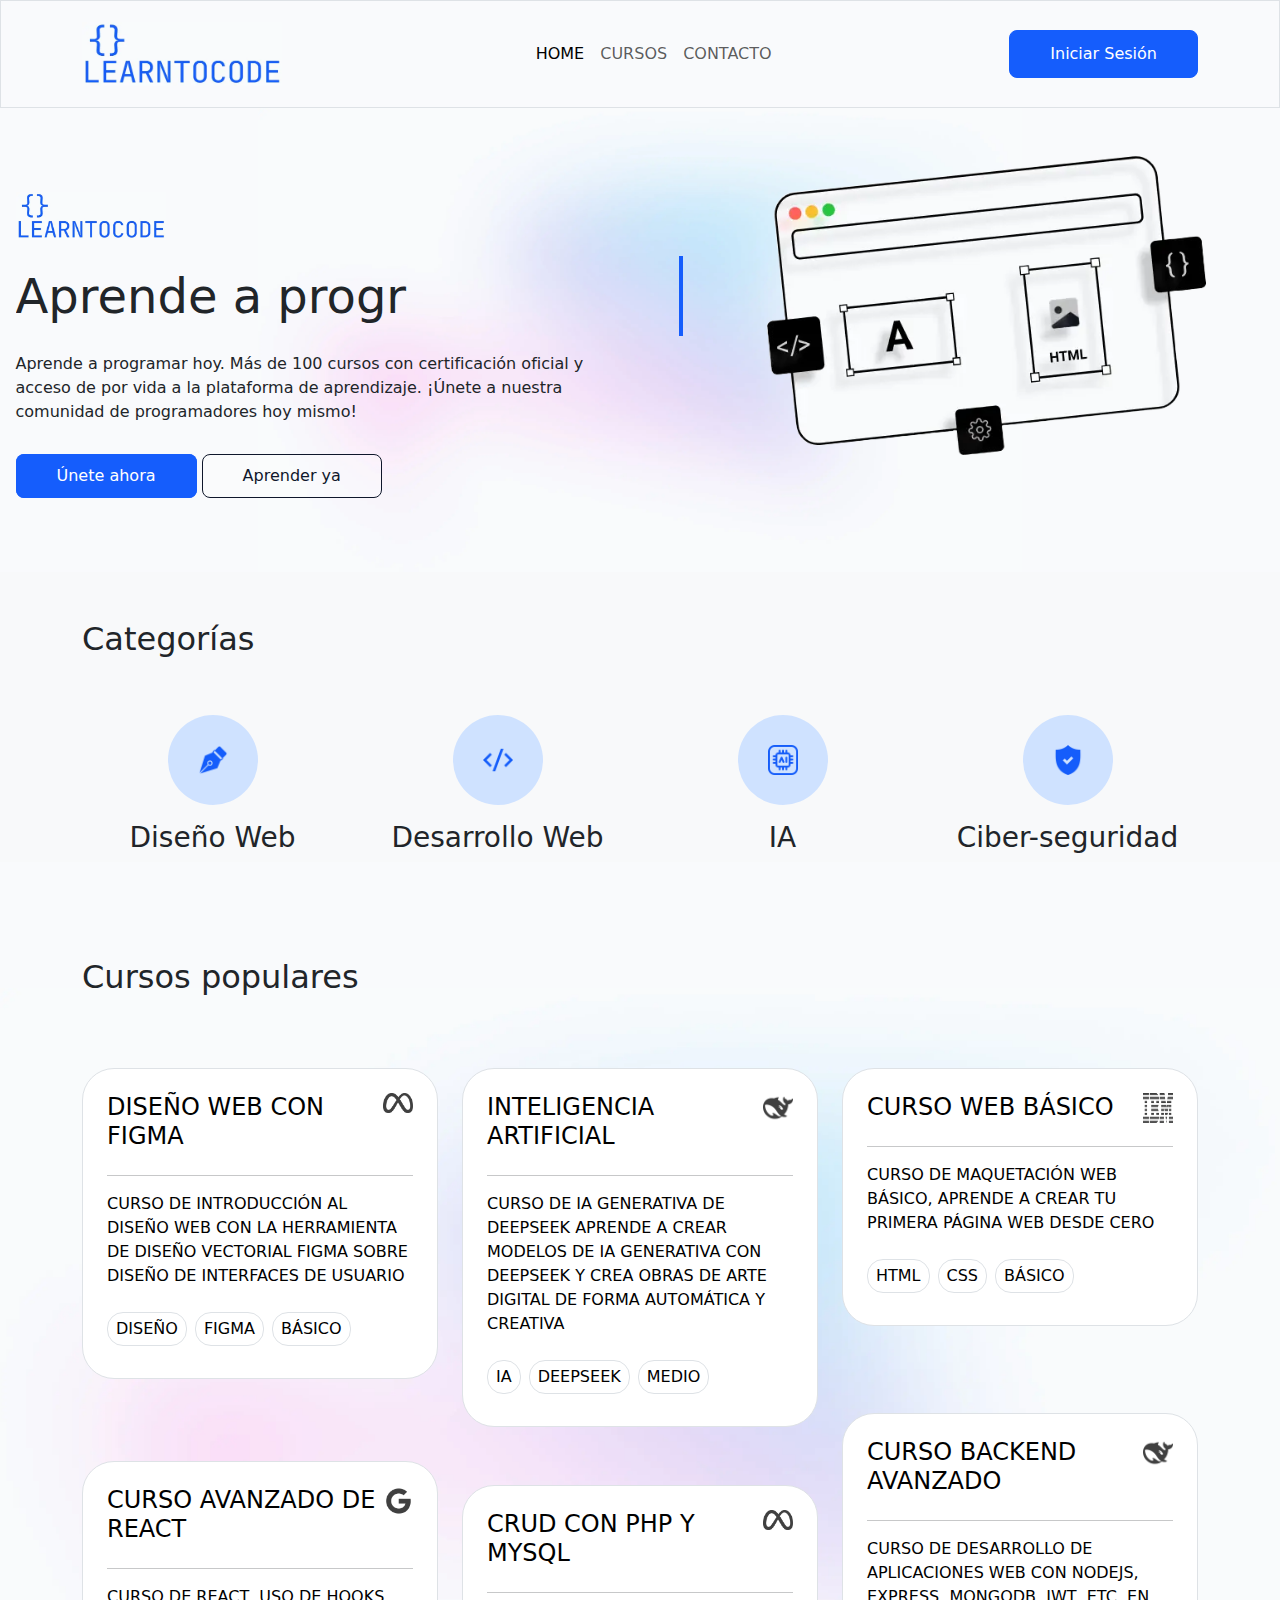
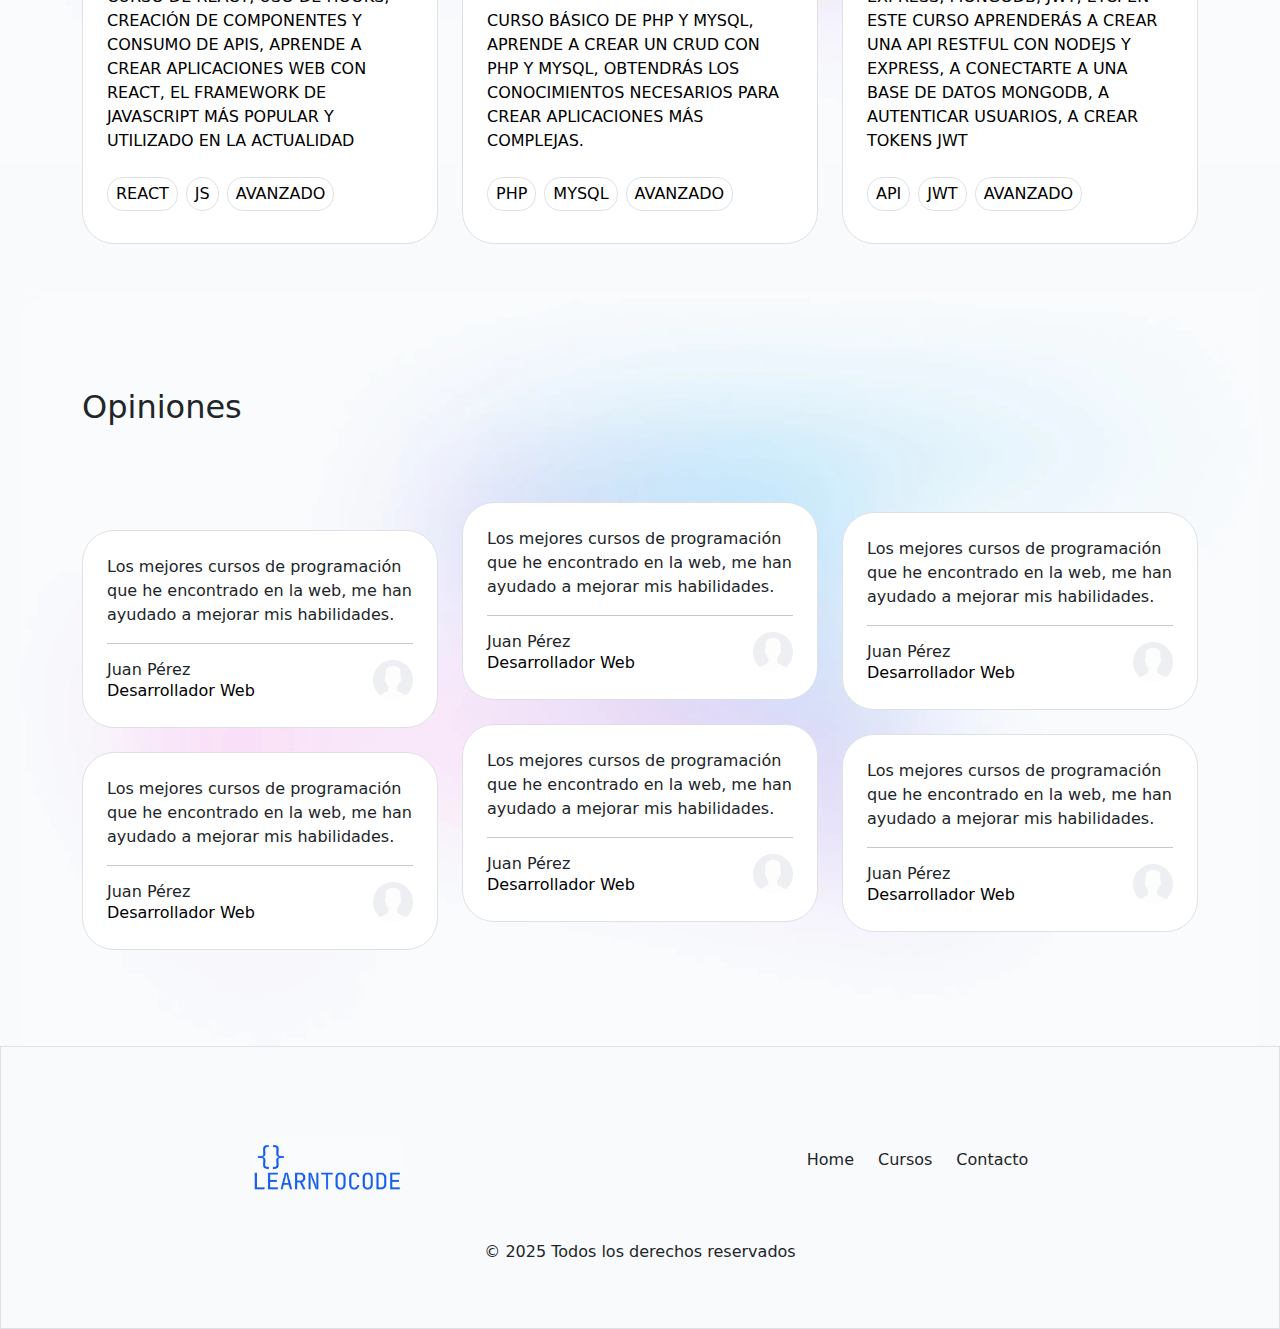
==== index.html @ fb77722e "add border to header and fix links" ====
<!DOCTYPE html>
<html lang="es">

<head>
    <meta charset="UTF-8">
    <meta name="viewport" content="width=device-width, initial-scale=1.0">
    <meta name="description" content="Aprende a programar hoy. Más de 100 cursos con certificación oficial.">
    <title>Learn to Code</title>
    <link rel="stylesheet" href="./web/styles/styles.css">
    <link href="https://cdn.jsdelivr.net/npm/bootstrap@5.3.3/dist/css/bootstrap.min.css" rel="stylesheet"
        integrity="sha384-QWTKZyjpPEjISv5WaRU9OFeRpok6YctnYmDr5pNlyT2bRjXh0JMhjY6hW+ALEwIH" crossorigin="anonymous">
</head>

<body>
    <header class="main-header sticky-top border border-1 border-bottom">
        <nav class="navbar navbar-expand-lg py-3">
            <div class="container">
                <a class="navbar-brand" href="index.html">
                    <img src="./web/img/LEARNTOCODE-2.webp" alt="Learn to Code Logo" width="200" class="logo">
                </a>
                <button class="navbar-toggler" 
                        type="button" 
                        data-bs-toggle="collapse" 
                        data-bs-target="#navbarNav"
                        aria-controls="navbarNav" 
                        aria-expanded="false" 
                        aria-label="Menú de navegación">
                    <span class="navbar-toggler-icon"></span>
                </button>
                <div class="collapse navbar-collapse justify-content-between " id="navbarNav">
                    <ul class="navbar-nav mx-auto  py-3">
                        <li class="nav-item">
                            <a class="nav-link active fw-light" href="#">HOME</a>
                        </li>
                        <li class="nav-item">
                            <a class="nav-link fw-light" href="./web/html/course_list.html">CURSOS</a>
                        </li>
                        <li class="nav-item">
                            <a class="nav-link fw-light" href="./web/html/contact.html">CONTACTO</a>
                        </li>
                    </ul>
                    <button class="btn-primary fw-light">Iniciar Sesión</button>
                </div>
            </div>
        </nav>
    </header>

    <main>
        <section class="hero d-flex flex-row justify-content-around align-items-center" id="home">
            <div class="col-6 w-auto d-flex flex-column gap-3">
                <img src="./web/img/LEARNTOCODE-2.webp" width="150" alt="">
                <h1 class="fw-bold display-4 m-0 p-0">
                    <div class="typing-container p-0 m-0"><span id="typed-text" class="fw-medium p-0 m-0"></span><span class="cursor m-0 p-0"></span></div>
                </h1>
                <p class="fw-light mb-4">Aprende a programar hoy. Más de 100 cursos con certificación oficial
                    y acceso de por vida a la plataforma de aprendizaje. ¡Únete a nuestra comunidad de programadores
                    hoy mismo!
                </p>
                <div class="hero-buttons">
                    <a href="./web/html/course_list.html" class="text-decoration-none btn-primary fw-light">Únete ahora</a>
                    <a href="#courses" class="text-decoration-none btn-secondary fw-light">Aprender ya</a>
                </div>
            </div>
            <div class="col-6 w-auto">
                <img src="./web/img/imagen_hero.webp" width="550" alt="imagen hero aprende a programar hoy">


            </div>
        </section>

        <section class="categories  bg-light">
            <div class="container">
                <h2 class="py-5 fw-medium">Categorías</h2>
                <div class="categories-grid row g-4">
                    <div class="category-card col-md-3 text-center">
                        <div class="category-icon bg-primary-subtle rounded-circle d-flex align-items-center justify-content-center mx-auto mb-3"
                            style="width: 90px; height: 90px;">
                            <img src="./web/img/diseño.webp" width="30" alt="Diseño Web">
                        </div>
                        <h3 class="fw-light">Diseño Web</h3>
                    </div>
                    <div class="category-card col-md-3 text-center">
                        <div class="category-icon bg-primary-subtle rounded-circle d-flex align-items-center justify-content-center mx-auto mb-3"
                            style="width: 90px; height: 90px;">
                            <img src="./web/img/desarrollo.webp" width="30" alt="Desarrollo Web">
                        </div>
                        <h3 class="fw-light">Desarrollo Web</h3>
                    </div>
                    <div class="category-card col-md-3 text-center">
                        <div class="category-icon bg-primary-subtle rounded-circle d-flex align-items-center justify-content-center mx-auto mb-3"
                            style="width: 90px; height: 90px;">
                            <img src="./web/img/ia.webp" width="30" alt="Inteligencia Artificial">
                        </div>
                        <h3 class="fw-light">IA</h3>
                    </div>
                    <div class="category-card col-md-3 text-center">
                        <div class="category-icon bg-primary-subtle rounded-circle d-flex align-items-center justify-content-center mx-auto mb-3"
                            style="width: 90px; height: 90px;">
                            <img src="./web/img/seguridad.webp" width="30" alt="Ciber seguridad">
                        </div>
                        <h3 class="fw-light">Ciber-seguridad</h3>
                    </div>
                </div>
            </div>
        </section>


        <section class="courses py-5" id="courses">
            <div class="container d-flex flex-column gap-3">
                    <h2 class="py-5 fw-medium">Cursos populares</h2>
                <div class="row d-flex align-items-start gap-0 justify-content-center">
                    <article class="col-md-4 d-flex flex-column align-items-stretch gap-4">
                        <div class="review border border-1 border-black-50 bg-white rounded-5 p-4">
                            <div class="d-flex flex-row justify-content-between">
                                <h3 class="fw-medium h4">
                                    <a href="./web/html/course.html" class="text-decoration-none text-black">DISEÑO WEB CON FIGMA</a>
                                </h3>
                                <img src="./web/img/meta.webp" style="filter: invert(0.75);" width="30" height="20" alt="">
                            </div>
                            <hr>
                            <div class="d-flex flex-row justify-content-between">
                                <div class="d-flex flex-column text-black fw-light">
                                    <p>CURSO DE INTRODUCCIÓN AL DISEÑO WEB CON LA HERRAMIENTA DE DISEÑO
                                        VECTORIAL FIGMA SOBRE DISEÑO DE INTERFACES DE USUARIO
                                    </p>
                                    <div class="d-flex justify-content-start gap-2 my-2">
                                        <span
                                            class="fw-lighter px-2 py-1 border border-1 border-black-50 rounded-4 bg-opacity-100 text-black">DISEÑO</span>
                                        <span
                                            class="fw-lighter px-2 py-1 border border-1 border-black-50 rounded-4 bg-opacity-100 text-black">FIGMA</span>
                                        <span
                                            class="fw-lighter px-2 py-1 border border-1 border-black-50 rounded-4 bg-opacity-100 text-black">BÁSICO</span>
                                    </div>
                                </div>
                            </div>
                        </div>
                    </article>
                    <article class="col-md-4 d-flex flex-column align-items-stretch gap-4">
                        <div class="review border border-1 border-black-50 bg-white rounded-5 p-4">
                            <div class="d-flex flex-row justify-content-between">
                                <h3 class="fw-medium h4">
                                    <a href="#"
                                        class="text-decoration-none text-black">INTELIGENCIA ARTIFICIAL</a></h3>
                                <img src="./web/img/deepseek.webp" style="filter: invert(0.75);" width="30" height="30"
                                    alt="">
                            </div>
                            <hr>
                            <div class="d-flex flex-row justify-content-between">
                                <div class="d-flex flex-column text-black fw-light">
                                    <p>CURSO DE IA GENERATIVA DE DEEPSEEK
                                        APRENDE A CREAR MODELOS DE IA GENERATIVA CON DEEPSEEK
                                        Y CREA OBRAS DE ARTE DIGITAL DE FORMA AUTOMÁTICA Y CREATIVA

                                    </p>
                                    <div class="d-flex justify-content-start gap-2 my-2">
                                        <span
                                            class="fw-lighter px-2 py-1 border border-1 border-black-50 rounded-4 bg-opacity-100 text-black">IA</span>
                                        <span
                                            class="fw-lighter px-2 py-1 border border-1 border-black-50 rounded-4 bg-opacity-100 text-black">DEEPSEEK</span>
                                        <span
                                            class="fw-lighter px-2 py-1 border border-1 border-black-50 rounded-4 bg-opacity-100 text-black">MEDIO</span>
                                    </div>
                                </div>
                            </div>
                        </div>
                    </article>
                    <article class="col-md-4 d-flex flex-column align-items-stretch gap-4">
                        <div class="review border border-1 border-black-50 bg-white rounded-5 p-4">
                            <div class="d-flex flex-row justify-content-between">
                                <h3 class="fw-medium h4">
                                    <a href="#"
                                        class="text-decoration-none text-black">CURSO WEB BÁSICO</a></h3>
                                <img src="./web/img/ibm.webp" style="filter: invert(0.75);" width="30" height="30" alt="">
                            </div>
                            <hr>
                            <div class="d-flex flex-row justify-content-between">
                                <div class="d-flex flex-column text-black fw-light">
                                    <p>CURSO DE MAQUETACIÓN WEB BÁSICO, APRENDE A CREAR TU PRIMERA PÁGINA WEB DESDE
                                        CERO
                                    </p>
                                    <div class="d-flex justify-content-start gap-2 my-2">
                                        <span
                                            class="fw-lighter px-2 py-1 border border-1 border-black-50 rounded-4 bg-opacity-100 text-black">HTML</span>
                                        <span
                                            class="fw-lighter px-2 py-1 border border-1 border-black-50 rounded-4 bg-opacity-100 text-black">CSS</span>
                                        <span
                                            class="fw-lighter px-2 py-1 border border-1 border-black-50 rounded-4 bg-opacity-100 text-black">BÁSICO</span>
                                    </div>
                                </div>
                            </div>
                        </div>
                    </article>
                </div>

                <div class="row d-flex align-items-end gap-0 justify-content-center" style="margin-top: -30px;">
                    <article class="col-md-4 d-flex flex-column align-items-stretch gap-4">
                        <div class="review border border-1 border-black-50 bg-white rounded-5 p-4">
                            <div class="d-flex flex-row justify-content-between">
                                <h3 class="fw-medium h4">
                                    <a href="#"
                                        class="text-decoration-none text-black">CURSO AVANZADO DE REACT</a></h3>
                                <img src="./web/img/google.webp" style="filter: invert(0.75);" width="30" height="30"
                                    alt="">
                            </div>
                            <hr>
                            <div class="d-flex flex-row justify-content-between">
                                <div class="d-flex flex-column text-black fw-light">
                                    <p>CURSO DE REACT, USO DE HOOKS, CREACIÓN DE COMPONENTES Y
                                        CONSUMO DE APIS, APRENDE A CREAR APLICACIONES WEB CON REACT, EL FRAMEWORK DE
                                        JAVASCRIPT MÁS POPULAR
                                        Y UTILIZADO EN LA ACTUALIDAD
                                    </p>
                                    <div class="d-flex justify-content-start gap-2 my-2">
                                        <span
                                            class="fw-lighter px-2 py-1 border border-1 border-black-50 rounded-4 bg-opacity-100 text-black">REACT</span>
                                        <span
                                            class="fw-lighter px-2 py-1 border border-1 border-black-50 rounded-4 bg-opacity-100 text-black">JS</span>
                                        <span
                                            class="fw-lighter px-2 py-1 border border-1 border-black-50 rounded-4 bg-opacity-100 text-black">AVANZADO</span>
                                    </div>
                                </div>
                            </div>
                        </div>
                    </article>
                    <article class="col-md-4 d-flex flex-column align-items-stretch gap-4">
                        <div class="review border border-1 border-black-50 bg-white rounded-5 p-4">
                            <div class="d-flex flex-row justify-content-between">
                                <h3 class="fw-medium h4">
                                    <a href="#"
                                        class="text-decoration-none text-black">CRUD CON PHP Y MYSQL</a></h3>
                                <img src="./web/img/meta.webp" style="filter: invert(0.75);" width="30" height="20" alt="">
                            </div>
                            <hr>
                            <div class="d-flex flex-row justify-content-between">
                                <div class="d-flex flex-column text-black fw-light">
                                    <p>CURSO BÁSICO DE PHP Y MYSQL, APRENDE A CREAR UN CRUD CON PHP Y MYSQL,
                                        OBTENDRÁS LOS CONOCIMIENTOS NECESARIOS PARA CREAR APLICACIONES MÁS COMPLEJAS.
                                    </p>
                                    <div class="d-flex justify-content-start gap-2 my-2">
                                        <span
                                            class="fw-lighter px-2 py-1 border border-1 border-black-50 rounded-4 bg-opacity-100 text-black">PHP</span>
                                        <span
                                            class="fw-lighter px-2 py-1 border border-1 border-black-50 rounded-4 bg-opacity-100 text-black">MYSQL</span>
                                        <span
                                            class="fw-lighter px-2 py-1 border border-1 border-black-50 rounded-4 bg-opacity-100 text-black">AVANZADO</span>
                                    </div>
                                </div>
                            </div>
                        </div>
                    </article>
                    <article class="col-md-4 d-flex flex-column align-items-stretch gap-4">
                        <div class="review border border-1 border-black-50 bg-white rounded-5 p-4">
                            <div class="d-flex flex-row justify-content-between">
                                <h3 class="fw-medium h4">
                                    <a href="#"
                                        class="text-decoration-none text-black">CURSO BACKEND AVANZADO</a></h3>
                                <img src="./web/img/deepseek.webp" style="filter: invert(0.75);" width="30" height="30"
                                    alt="">
                            </div>
                            <hr>
                            <div class="d-flex flex-row justify-content-between">
                                <div class="d-flex flex-column text-black fw-light">
                                    <p>CURSO DE DESARROLLO DE APLICACIONES WEB CON NODEJS, EXPRESS, MONGODB, JWT, ETC.
                                        EN ESTE CURSO APRENDERÁS A CREAR UNA API RESTFUL CON NODEJS Y EXPRESS, A
                                        CONECTARTE A UNA BASE DE DATOS MONGODB, A AUTENTICAR USUARIOS, A CREAR TOKENS
                                        JWT
                                    </p>
                                    <div class="d-flex justify-content-start gap-2 my-2">
                                        <span
                                            class="fw-lighter px-2 py-1 border border-1 border-black-50 rounded-4 bg-opacity-100 text-black">API</span>
                                        <span
                                            class="fw-lighter px-2 py-1 border border-1 border-black-50 rounded-4 bg-opacity-100 text-black">JWT</span>
                                        <span
                                            class="fw-lighter px-2 py-1 border border-1 border-black-50 rounded-4 bg-opacity-100 text-black">AVANZADO</span>
                                    </div>
                                </div>
                            </div>
                        </div>
                    </article>
                </div>

            </div>

        </section>

        <section class="reviews w-100 py-5">
            <div class="container">
                <h2 class="py-5 fw-medium">Opiniones</h2>

                <div class="row d-flex justify-content-center h-auto mb-5">

                    <div class="col-md-4 fw-light d-flex flex-column align-items-end gap-4 mt-5" style="margin-top: -20px;">
                        <div class="review border border-1 border-black-50 bg-white rounded-5 p-4">
                            <p>Los mejores cursos de programación que he encontrado en la web, me han ayudado a mejorar
                                mis habilidades.</p>
                            <hr>
                            <div class="d-flex flex-row justify-content-between">
                                <div class="d-flex flex-column">
                                    <h3 class="h6 mb-0">Juan Pérez</h3>
                                    <span class="text-black">Desarrollador Web</span>
                                </div>
                                <img src="./web/img/usuario.webp" alt="icono usuario" width="40" height="40" style="opacity: 0.1;">
                            </div>
                        </div>

                        <div class="review border border-1 border-black-50 bg-white rounded-5 p-4" style="margin-right: -20p;">
                            <p>Los mejores cursos de programación que he encontrado en la web, me han ayudado a mejorar
                                mis habilidades.</p>
                            <hr>
                            <div class="d-flex flex-row justify-content-between">
                                <div class="d-flex flex-column">
                                    <h3 class="h6 mb-0">Juan Pérez</h3>
                                    <span class="text-black">Desarrollador Web</span>
                                </div>
                                <img src="./web/img/usuario.webp" alt="icono usuario" width="40" height="40" style="opacity: 0.1;">
                            </div>
                        </div>
                        
                    </div>

                    <div class="col-md-4 fw-light d-flex flex-column align-items-end gap-4" style="margin-top: 20px;">
                        <div class="review border border-1 border-black-50 bg-white rounded-5 p-4">
                            <p>Los mejores cursos de programación que he encontrado en la web, me han ayudado a mejorar
                                mis habilidades.</p>
                            <hr>
                            <div class="d-flex flex-row justify-content-between">
                                <div class="d-flex flex-column">
                                    <h3 class="h6 mb-0">Juan Pérez</h3>
                                    <span class="text-black">Desarrollador Web</span>
                                </div>
                                <img src="./web/img/usuario.webp" alt="icono usuario" width="40" height="40" style="opacity: 0.1;">
                            </div>
                        </div>

                        <div class="review border border-1 border-black-50 bg-white rounded-5 p-4">
                            <p>Los mejores cursos de programación que he encontrado en la web, me han ayudado a mejorar
                                mis habilidades.</p>
                            <hr>
                            <div class="d-flex flex-row justify-content-between">
                                <div class="d-flex flex-column">
                                    <h3 class="h6 mb-0">Juan Pérez</h3>
                                    <span class="text-black">Desarrollador Web</span>
                                </div>
                                <img src="./web/img/usuario.webp" alt="icono usuario" width="40" height="40" style="opacity: 0.1;">
                            </div>
                        </div>
                        
                    </div>

                    <div class="col-md-4 fw-light d-flex flex-column align-items-end gap-4" style="margin-top: 30px;">
                        <div class="review border border-1 border-black-50 bg-white rounded-5 p-4">
                            <p>Los mejores cursos de programación que he encontrado en la web, me han ayudado a mejorar
                                mis habilidades.</p>
                            <hr>
                            <div class="d-flex flex-row justify-content-between">
                                <div class="d-flex flex-column">
                                    <h3 class="h6 mb-0">Juan Pérez</h3>
                                    <span class="text-black">Desarrollador Web</span>
                                </div>
                                <img src="./web/img/usuario.webp" alt="icono usuario" width="40" height="40" style="opacity: 0.1;">
                            </div>
                        </div>

                        <div class="review border border-1 border-black-50 bg-white rounded-5 p-4">
                            <p>Los mejores cursos de programación que he encontrado en la web, me han ayudado a mejorar
                                mis habilidades.</p>
                            <hr>
                            <div class="d-flex flex-row justify-content-between">
                                <div class="d-flex flex-column">
                                    <h3 class="h6 mb-0">Juan Pérez</h3>
                                    <span class="text-black">Desarrollador Web</span>
                                </div>
                                <img src="./web/img/usuario.webp" alt="icono usuario" width="40" height="40" style="opacity: 0.1;">
                            </div>
                        </div>
                    </div>


                </div>

            </div>
        </section>


    </main>

    <footer class="text-dark fw-light py-5 text-center border border-top border-1">
        <div class="footer-content d-flex flex-row justify-content-around align-items-center p-5">
            <img src="./web/img/LEARNTOCODE-2.webp" alt="Learn to Code Logo" class="footer-logo">
            <nav class="main-nav">
                <ul class="d-flex gap-4 list-unstyled">
                    <li><a href="#" class="text-dark text-decoration-none">Home</a></li>
                    <li><a href="./web/html/course_list.html" class="text-dark text-decoration-none">Cursos</a></li>
                    <li><a href="./web/html/contact.html" class="text-dark text-decoration-none">Contacto</a></li>
                </ul>
            </nav>
        </div>
        <p>© 2025 Todos los derechos reservados</p>
    </footer>

    <script>
        document.addEventListener("DOMContentLoaded", function () {
            const text = "Aprende a programar hoy";
            let index = 0;
            const speed = 50;

            function typeWriter() {
                if (index < text.length) {
                    document.getElementById("typed-text").innerHTML += text.charAt(index);
                    index++;
                    setTimeout(typeWriter, speed);
                }
            }
            typeWriter();
        });
    </script>

    <script src="https://cdn.jsdelivr.net/npm/bootstrap@5.3.3/dist/js/bootstrap.bundle.min.js" 
    integrity="sha384-YvpcrYf0tY3lHB60NNkmXc5s9fDVZLESaAA55NDzOxhy9GkcIdslK1eN7N6jIeHz" 
    crossorigin="anonymous"></script>
    <script src="./web/scripts/app.js"></script>
</body>
</body>

</html>
---- web/styles/styles.css ----
@import url('https://fonts.googleapis.com/css2?family=Montserrat:ital,wght@0,100..900;1,100..900&display=swap');


/* Estilos globales */

:root {
    --color-primary: #155dfc;
    --color-dark: #0f172b;
    --color-text: #8d8d8d;
    --color-fondo: #F9FAFC;
}
* {
    margin: 0;
    padding: 0;
    box-sizing: border-box;
}

body {
    background-color: var(--color-fondo);
    font-family: "Montserrat", serif;    
    line-height: 1.5;
    width: 100%;
    margin: 0 auto;
 }

header {
    background-color: var(--color-fondo);

}

.highlight {
    color: var(--color-primary);
}

.course-tag {
    padding: 0.25rem 0.5rem;
    border-radius: 0.25rem;
}

.category-icon:hover {
    box-shadow: 10px -10px 0px var(--color-primary);
    transition: 1s;
}

.footer-logo {
    width: 150px;
}


 .hero,
.courses,
.reviews {
    background-color: #F9FAFC;
    background-image: url('../img/background.webp');
    background-size: contain;
    background-repeat: no-repeat;
    background-position: center;
    height: auto;
    width: 100%;
}

.course {
    background: #F9FAFC;
}

.pago {
    padding: 50px;
}

.bg-oscuro {
    background-color: var(--color-dark);
}

.courses {
    height: auto;
}

.hero h1,
.hero p {
    max-width: 60ch;
}

 
 
.hero-content,
.courses,
footer {
    background-color: var(--color-fondo);
}

.bg-azul {
    background-color: var(--color-primary);
}

/*ESTILOS BOTONES*/
.btn-light {
    background-color: var(--color-fondo);
    color: var(--color-dark);
    padding: 0.5rem 1rem;
    border-radius: 0.5rem;
    cursor: pointer;
    transition: background-color 0.3s;
    border: 1px solid var(--color-fondo);
    padding: 0.7em 2.5rem;
}

.btn-light:hover {
    background-color: var(--color-dark);
    color: var(--color-fondo);
    cursor: pointer;
    transition: background-color 0.3s;
    border: 1px solid var(--color-fondo);
}

.btn-primary {
    background-color: var(--color-primary);
    color: white;
    padding: 0.5rem 1rem;
    border-radius: 0.5rem;
    cursor: pointer;
    transition: background-color 0.3s;
    border: 1px solid var(--color-primary);
    padding: 0.7em 2.5rem;
    text-decoration: none;
    width: auto;
}

.btn-primary:hover {
    background-color: var(--color-fondo);
    color: var(--color-primary);
    cursor: pointer;
    transition: background-color 0.3s;
    border: 1px solid var(--color-primary);
}

.btn-secondary {
    color: var(--color-dark);
    padding: 0.5rem 1rem;
    border-radius: 0.5rem;
    cursor: pointer;
    transition: background-color 0.3s;
    border: 1px solid var(--color-dark);
    background-color: rgba(255, 255, 255, 0.242);
    padding: 0.7em 2.5rem;

}

.btn-secondary-bg {
    color: var(--color-fondo);
    padding: 0.5rem 1rem;
    border-radius: 0.5rem;
    cursor: pointer;
    transition: background-color 0.3s;
    border: 1px solid var(--color-dark);
    background-color: var(--color-dark);
    padding: 0.7em 2.5rem;
}

.btn-secondary-bg:hover {
    color: var(--color-dark);
    border: 1px solid var(--color-dark);
    background-color: rgba(255, 255, 255, 0.242);
}

.btn-secondary:hover {
    color: var(--color-fondo);
    cursor: pointer;
    transition: background-color 0.3s;
    border: 1px solid var(--color-dark);
    background-color: var(--color-dark);
}


.typing-container {
    font-size: 3rem;
    white-space: nowrap;
    overflow: hidden;
    border-right: 0.1em solid var(--color-primary);
    width: 20ch;
    line-height: 80px;
    animation: typing 2s steps(24), blink-caret 0.75s step-end infinite;
}

.cursor {
    display: inline-block;
    animation: blink-caret 0.75s step-end infinite;
}
@keyframes typing {
    from {
        width: 0;
    }
    to {
        width: 20ch;
    }
}
@keyframes blink-caret {
    from,
    to {
        border-color: transparent;
    }
    50% {
        border-color: var(--color-primary);
    }
}


.review:hover {
    box-shadow: 10px 10px 25px #CAE2FA, -10px -10px 25px #FAE4F9;

}

.courses .card {
    transition: transform 0.3s;
    border-radius: 30px;
}
.courses .card:hover {
    transform: scale(1.05);
}
.courses .card-img-top {
    object-fit: cover;
    height: 200px;
}

.bg-cover {
    background-size: cover;
    background-position: center;
    color: white;
}



 
.nav-link:hover,
.nav-link.active {
    color: var(--bs-primary);
}

.video {
    box-shadow: 0px 0px 0px 5px #e0e0e0;

}

#queryBar{
    input,select{
        border-right:none;
        background-image: none;
    }
    .input-group-text{
        border-left:none;
        background-color:#ffffff;
    }
    input,input::placeholder,select,.input-group-text,a{
        border-color:#A7B6CE;
        color:#8E97A5;
    }
} 

.boton-precio{
    width:105px;
}
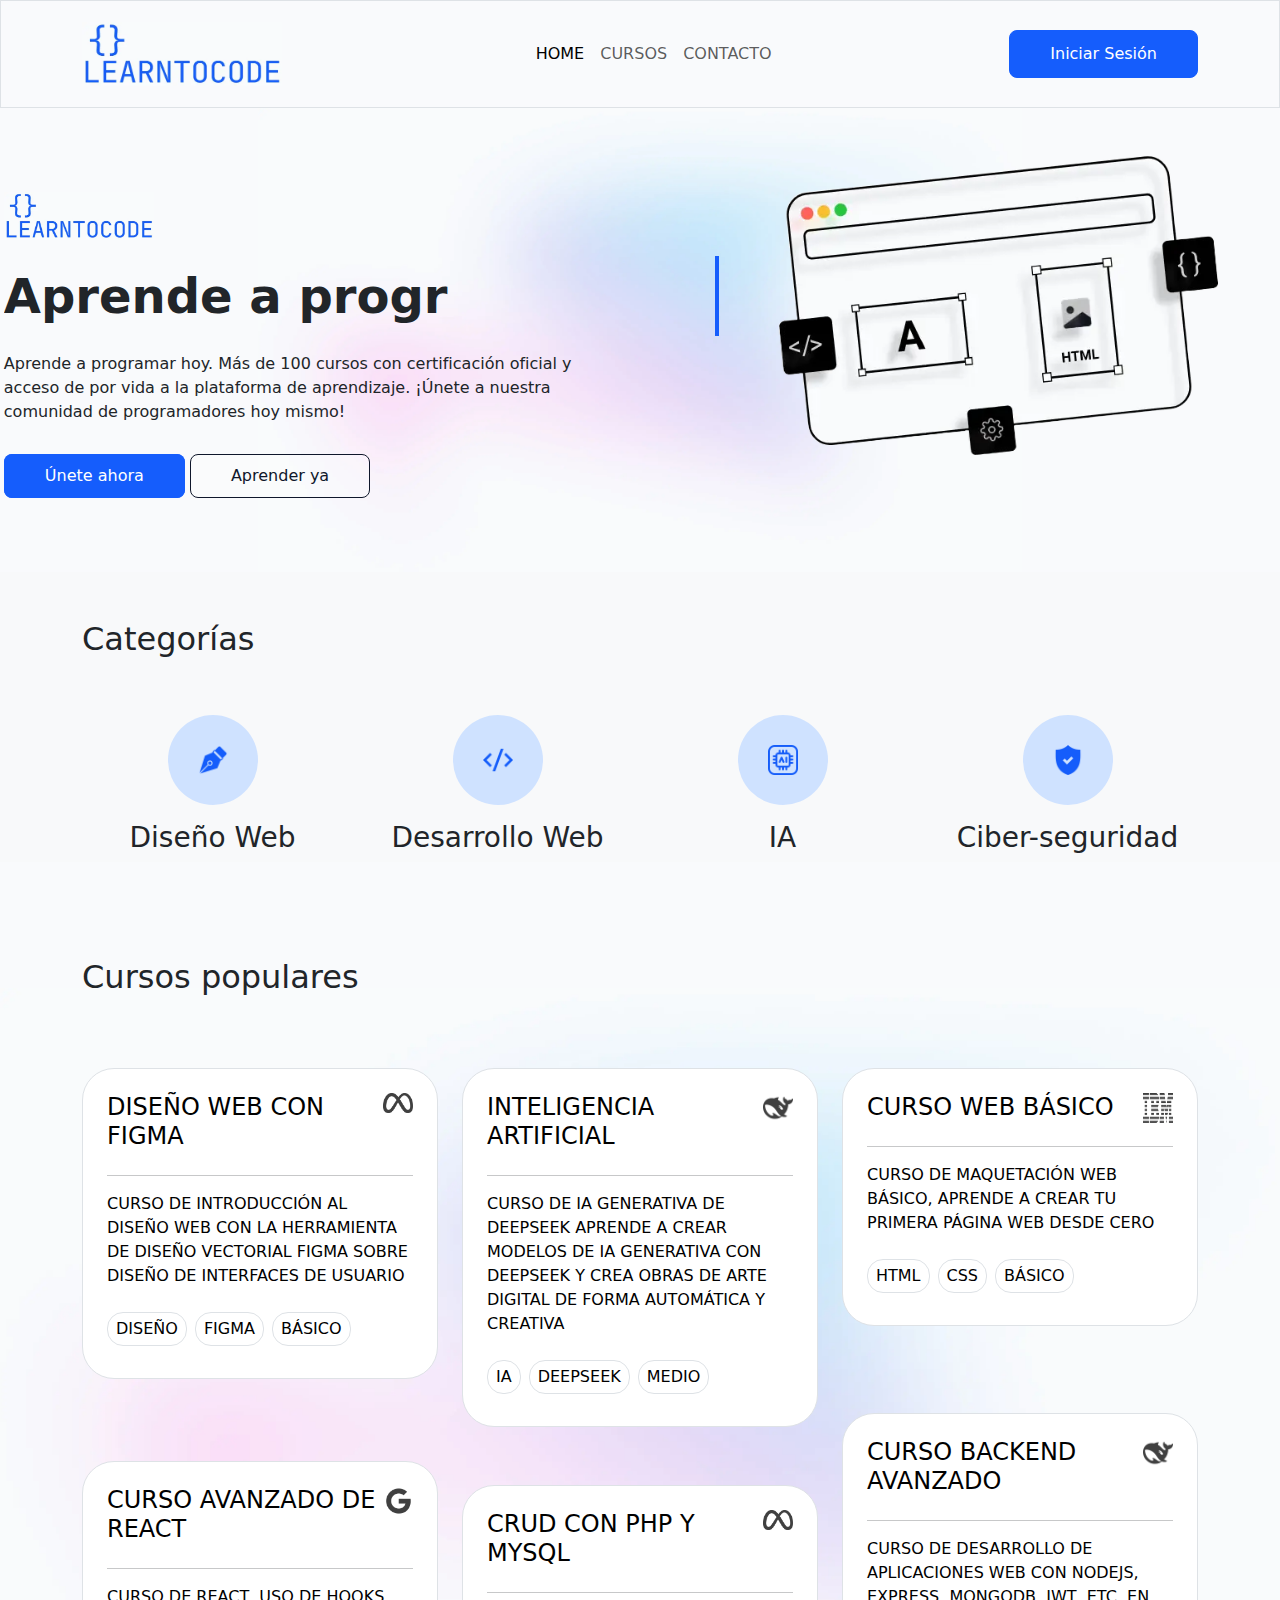
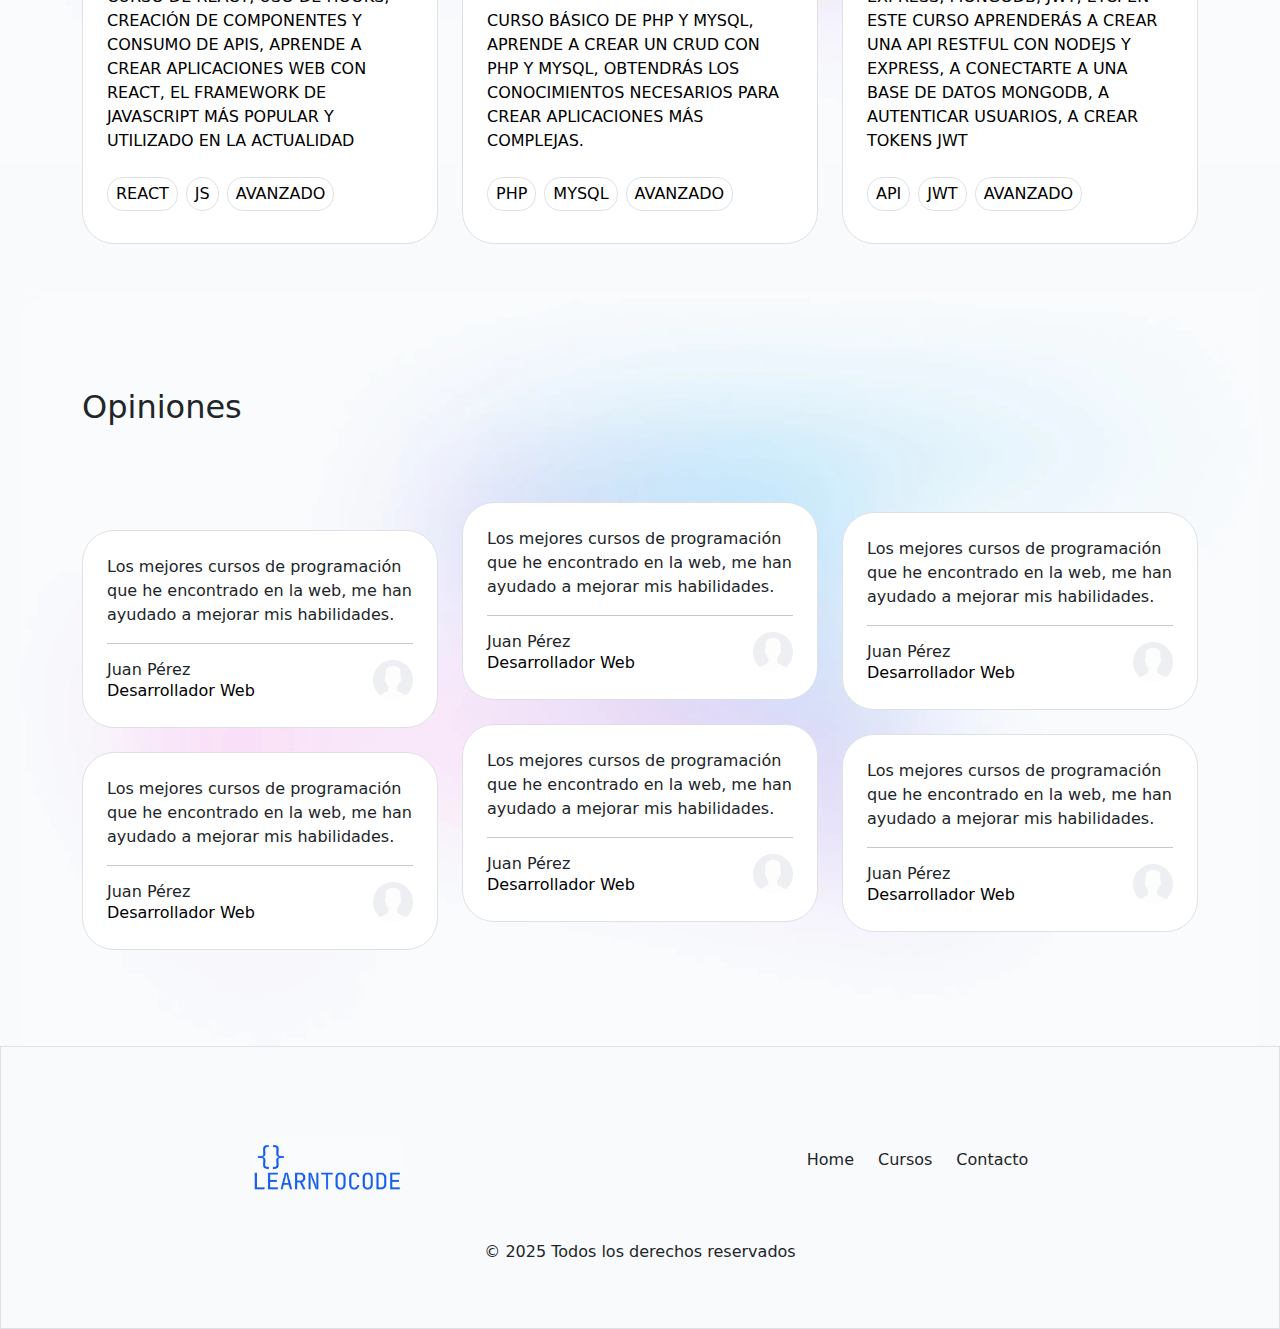
==== commit 335f19f7: "update fonts weights" ====
--- a/index.html
+++ b/index.html
@@ -50,7 +50,7 @@
             <div class="col-6 w-auto d-flex flex-column gap-3">
                 <img src="./web/img/LEARNTOCODE-2.webp" width="150" alt="">
                 <h1 class="fw-bold display-4 m-0 p-0">
-                    <div class="typing-container p-0 m-0"><span id="typed-text" class="fw-medium p-0 m-0"></span><span class="cursor m-0 p-0"></span></div>
+                    <div class="typing-container p-0 m-0"><span id="typed-text" class="fw-bold p-0 m-0"></span><span class="cursor m-0 p-0"></span></div>
                 </h1>
                 <p class="fw-light mb-4">Aprende a programar hoy. Más de 100 cursos con certificación oficial
                     y acceso de por vida a la plataforma de aprendizaje. ¡Únete a nuestra comunidad de programadores
--- a/web/styles/styles.css
+++ b/web/styles/styles.css
@@ -46,7 +46,7 @@
     width: 150px;
 }
 
-
+ 
  .hero,
 .courses,
 .reviews {
@@ -176,7 +176,7 @@
     white-space: nowrap;
     overflow: hidden;
     border-right: 0.1em solid var(--color-primary);
-    width: 20ch;
+    width: 21.4ch;
     line-height: 80px;
     animation: typing 2s steps(24), blink-caret 0.75s step-end infinite;
 }
@@ -190,7 +190,7 @@
         width: 0;
     }
     to {
-        width: 20ch;
+        width: 21.4ch;
     }
 }
 @keyframes blink-caret {
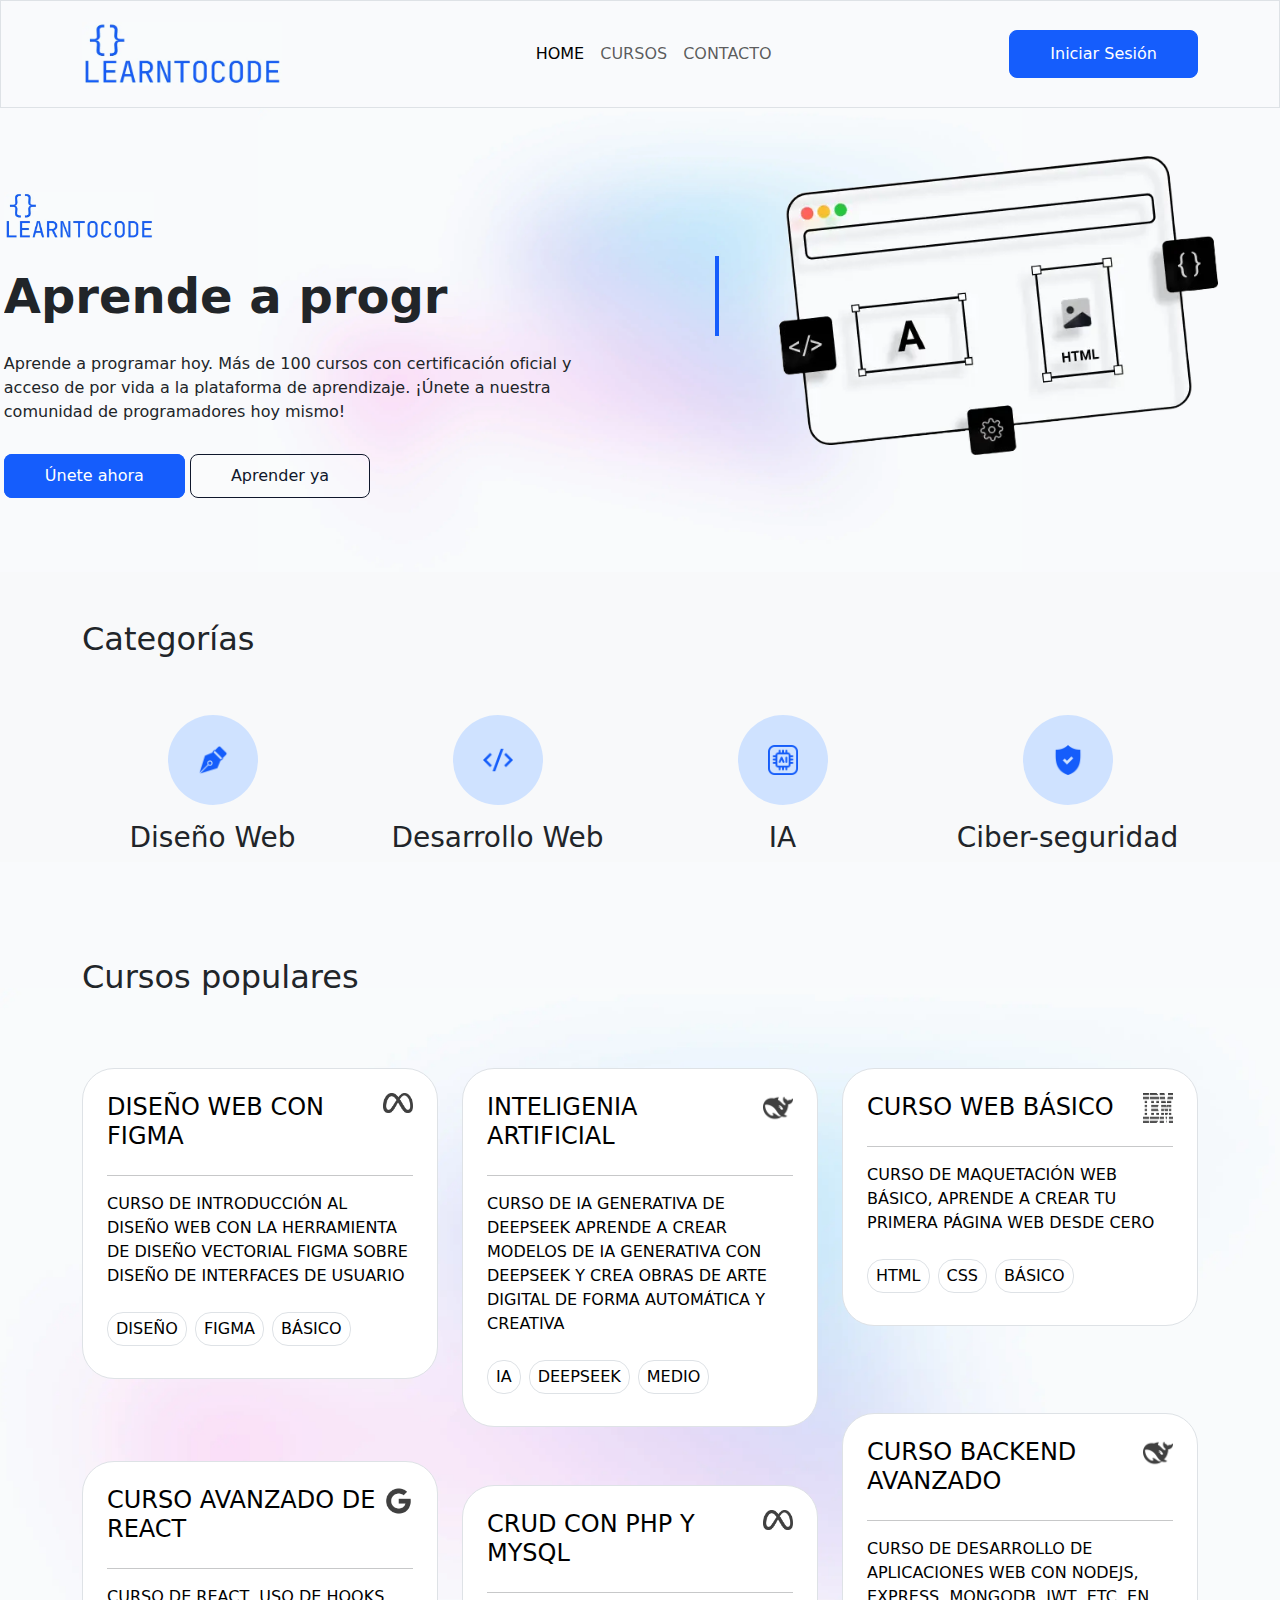
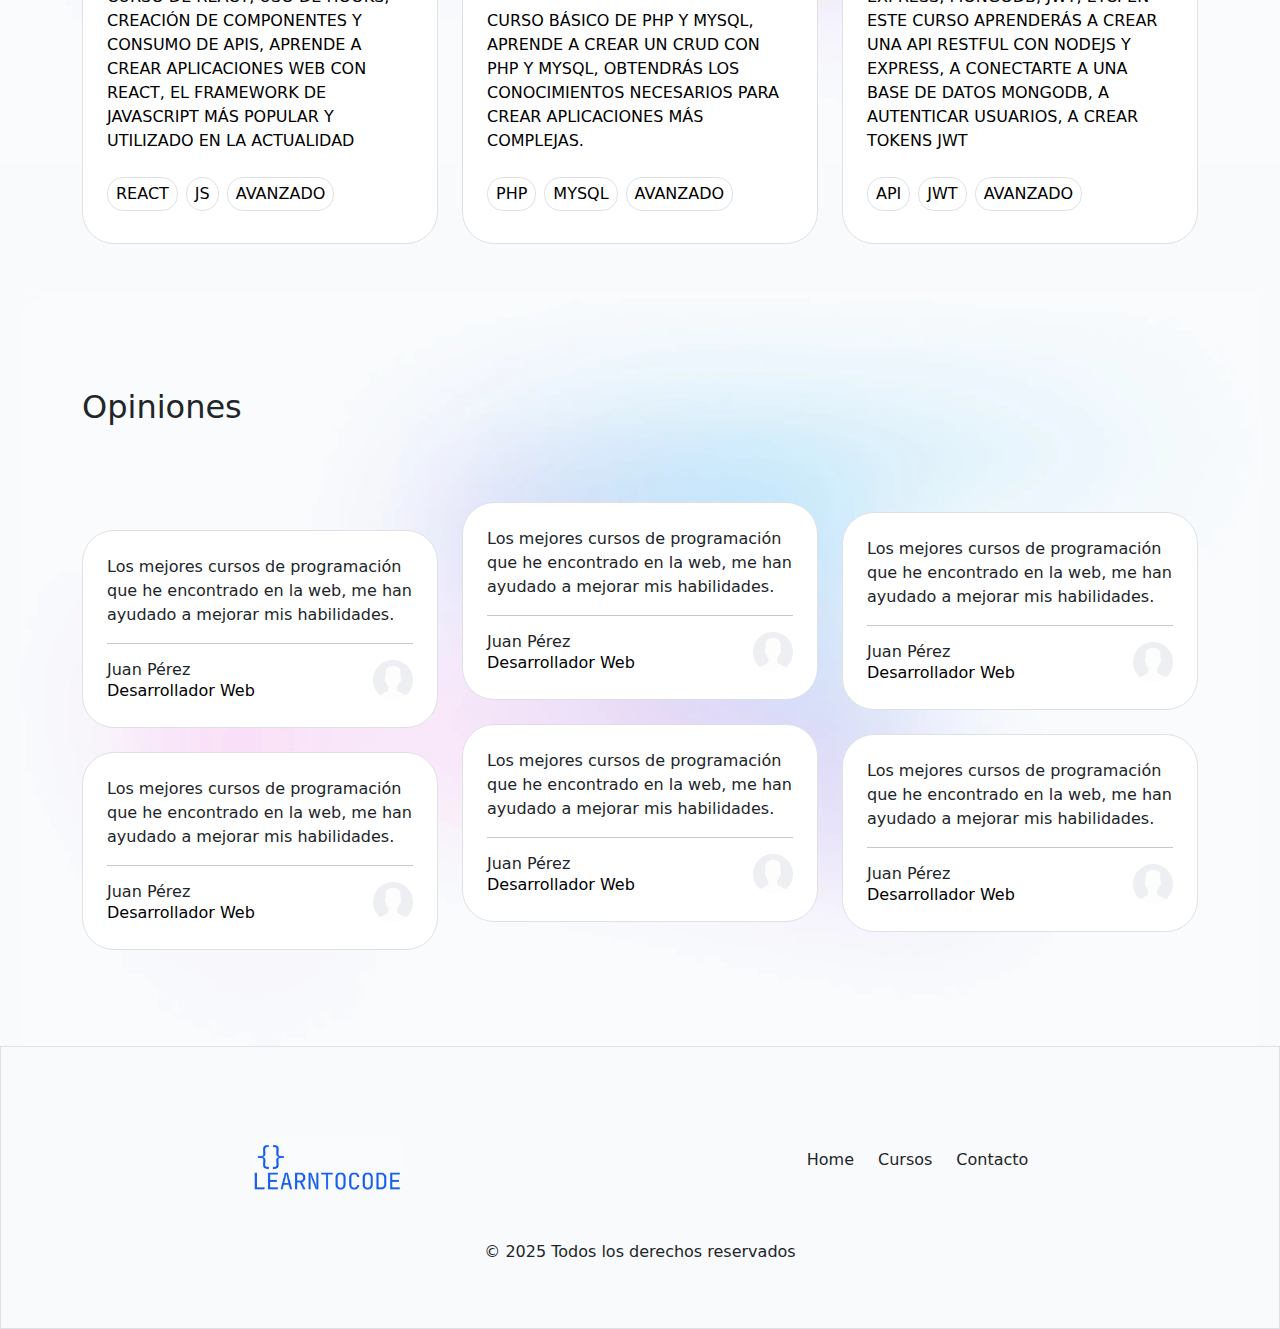
==== commit a52c5342: "udpate courses url" ====
--- a/index.html
+++ b/index.html
@@ -139,8 +139,8 @@
                         <div class="review border border-1 border-black-50 bg-white rounded-5 p-4">
                             <div class="d-flex flex-row justify-content-between">
                                 <h3 class="fw-medium h4">
-                                    <a href="#"
-                                        class="text-decoration-none text-black">INTELIGENCIA ARTIFICIAL</a></h3>
+                                    <a href="./web/html/course.html" class="text-decoration-none text-black">INTELIGENIA ARTIFICIAL</a>
+                                </h3>
                                 <img src="./web/img/deepseek.webp" style="filter: invert(0.75);" width="30" height="30"
                                     alt="">
                             </div>
@@ -168,8 +168,8 @@
                         <div class="review border border-1 border-black-50 bg-white rounded-5 p-4">
                             <div class="d-flex flex-row justify-content-between">
                                 <h3 class="fw-medium h4">
-                                    <a href="#"
-                                        class="text-decoration-none text-black">CURSO WEB BÁSICO</a></h3>
+                                    <a href="./web/html/course.html" class="text-decoration-none text-black">CURSO WEB BÁSICO</a>
+                                </h3>
                                 <img src="./web/img/ibm.webp" style="filter: invert(0.75);" width="30" height="30" alt="">
                             </div>
                             <hr>
@@ -197,8 +197,8 @@
                         <div class="review border border-1 border-black-50 bg-white rounded-5 p-4">
                             <div class="d-flex flex-row justify-content-between">
                                 <h3 class="fw-medium h4">
-                                    <a href="#"
-                                        class="text-decoration-none text-black">CURSO AVANZADO DE REACT</a></h3>
+                                    <a href="./web/html/course.html" class="text-decoration-none text-black">CURSO AVANZADO DE REACT</a>
+                                </h3>
                                 <img src="./web/img/google.webp" style="filter: invert(0.75);" width="30" height="30"
                                     alt="">
                             </div>
@@ -226,8 +226,8 @@
                         <div class="review border border-1 border-black-50 bg-white rounded-5 p-4">
                             <div class="d-flex flex-row justify-content-between">
                                 <h3 class="fw-medium h4">
-                                    <a href="#"
-                                        class="text-decoration-none text-black">CRUD CON PHP Y MYSQL</a></h3>
+                                    <a href="./web/html/course.html" class="text-decoration-none text-black">CRUD CON PHP Y MYSQL</a>
+                                </h3>
                                 <img src="./web/img/meta.webp" style="filter: invert(0.75);" width="30" height="20" alt="">
                             </div>
                             <hr>
@@ -252,8 +252,8 @@
                         <div class="review border border-1 border-black-50 bg-white rounded-5 p-4">
                             <div class="d-flex flex-row justify-content-between">
                                 <h3 class="fw-medium h4">
-                                    <a href="#"
-                                        class="text-decoration-none text-black">CURSO BACKEND AVANZADO</a></h3>
+                                    <a href="./web/html/course.html" class="text-decoration-none text-black">CURSO BACKEND AVANZADO</a>
+                                </h3>
                                 <img src="./web/img/deepseek.webp" style="filter: invert(0.75);" width="30" height="30"
                                     alt="">
                             </div>
--- a/web/styles/styles.css
+++ b/web/styles/styles.css
@@ -46,8 +46,7 @@
     width: 150px;
 }
 
- 
- .hero,
+.hero,
 .courses,
 .reviews {
     background-color: #F9FAFC;
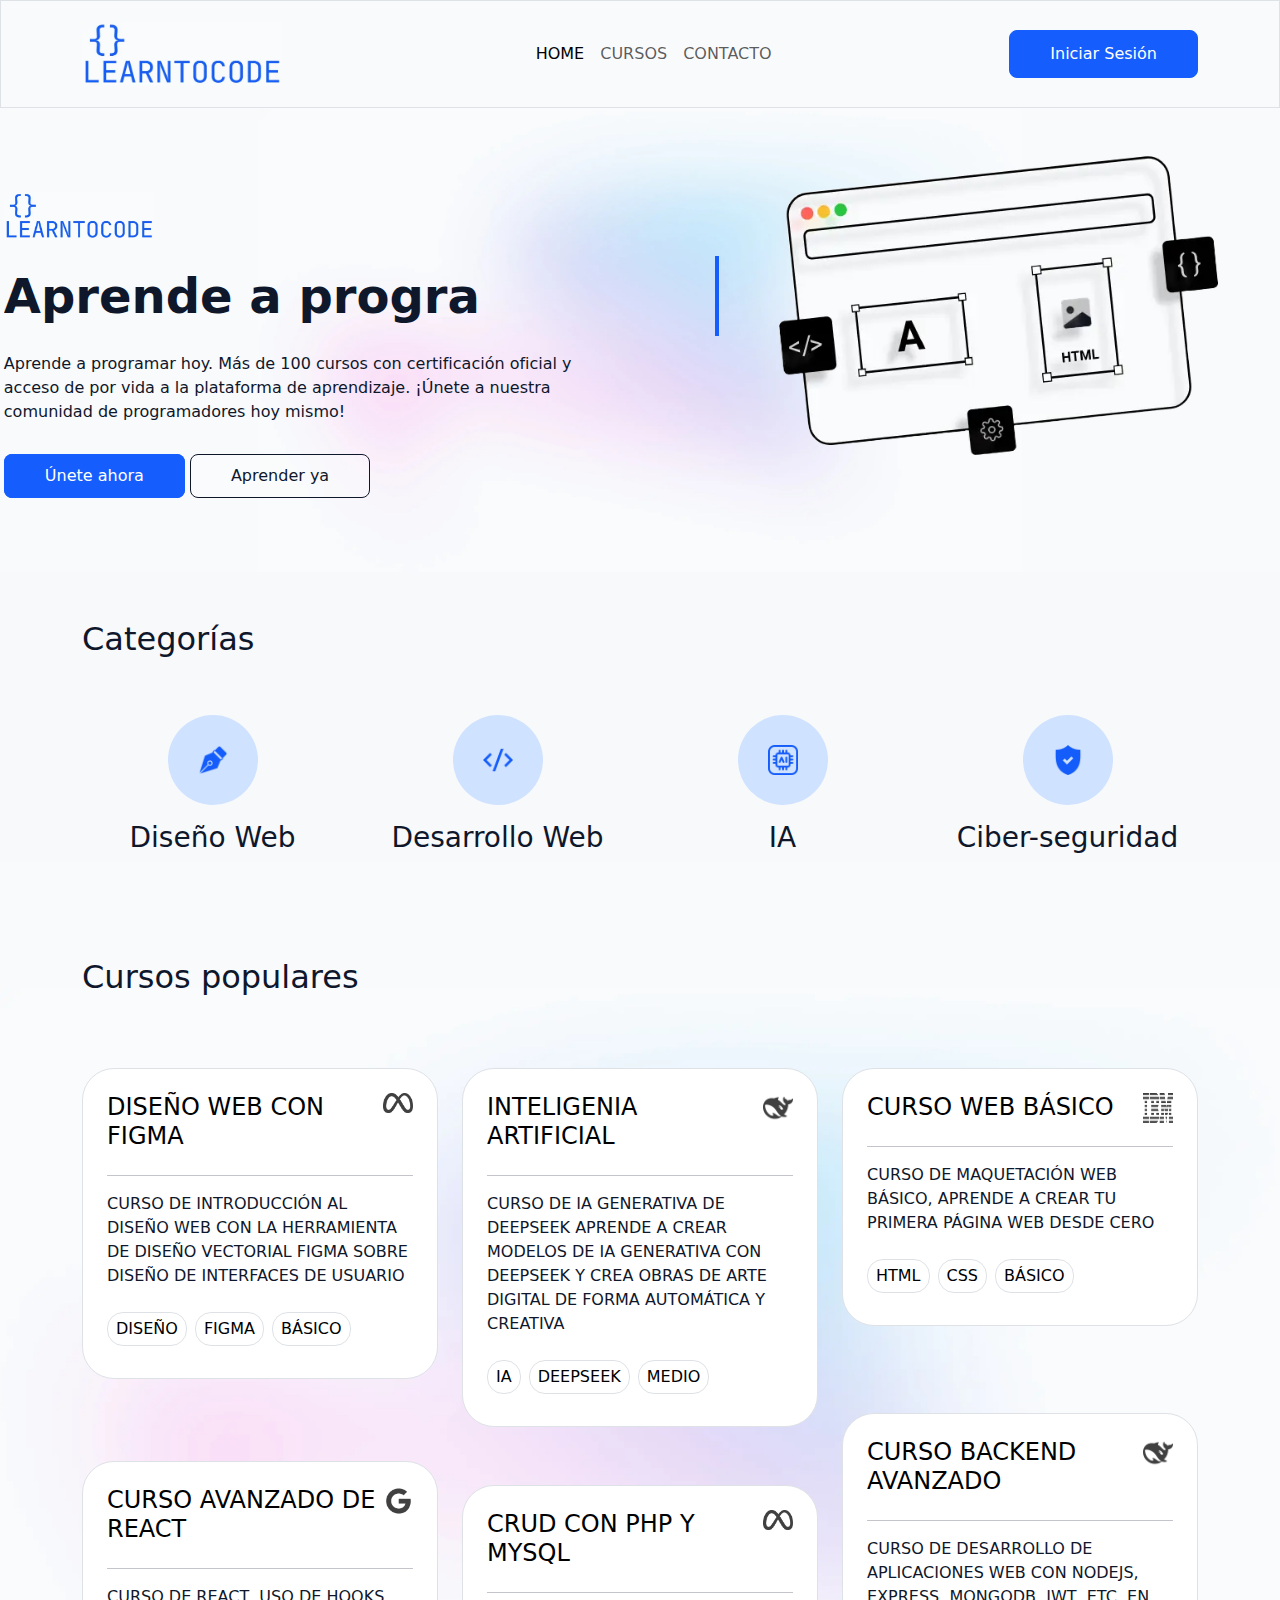
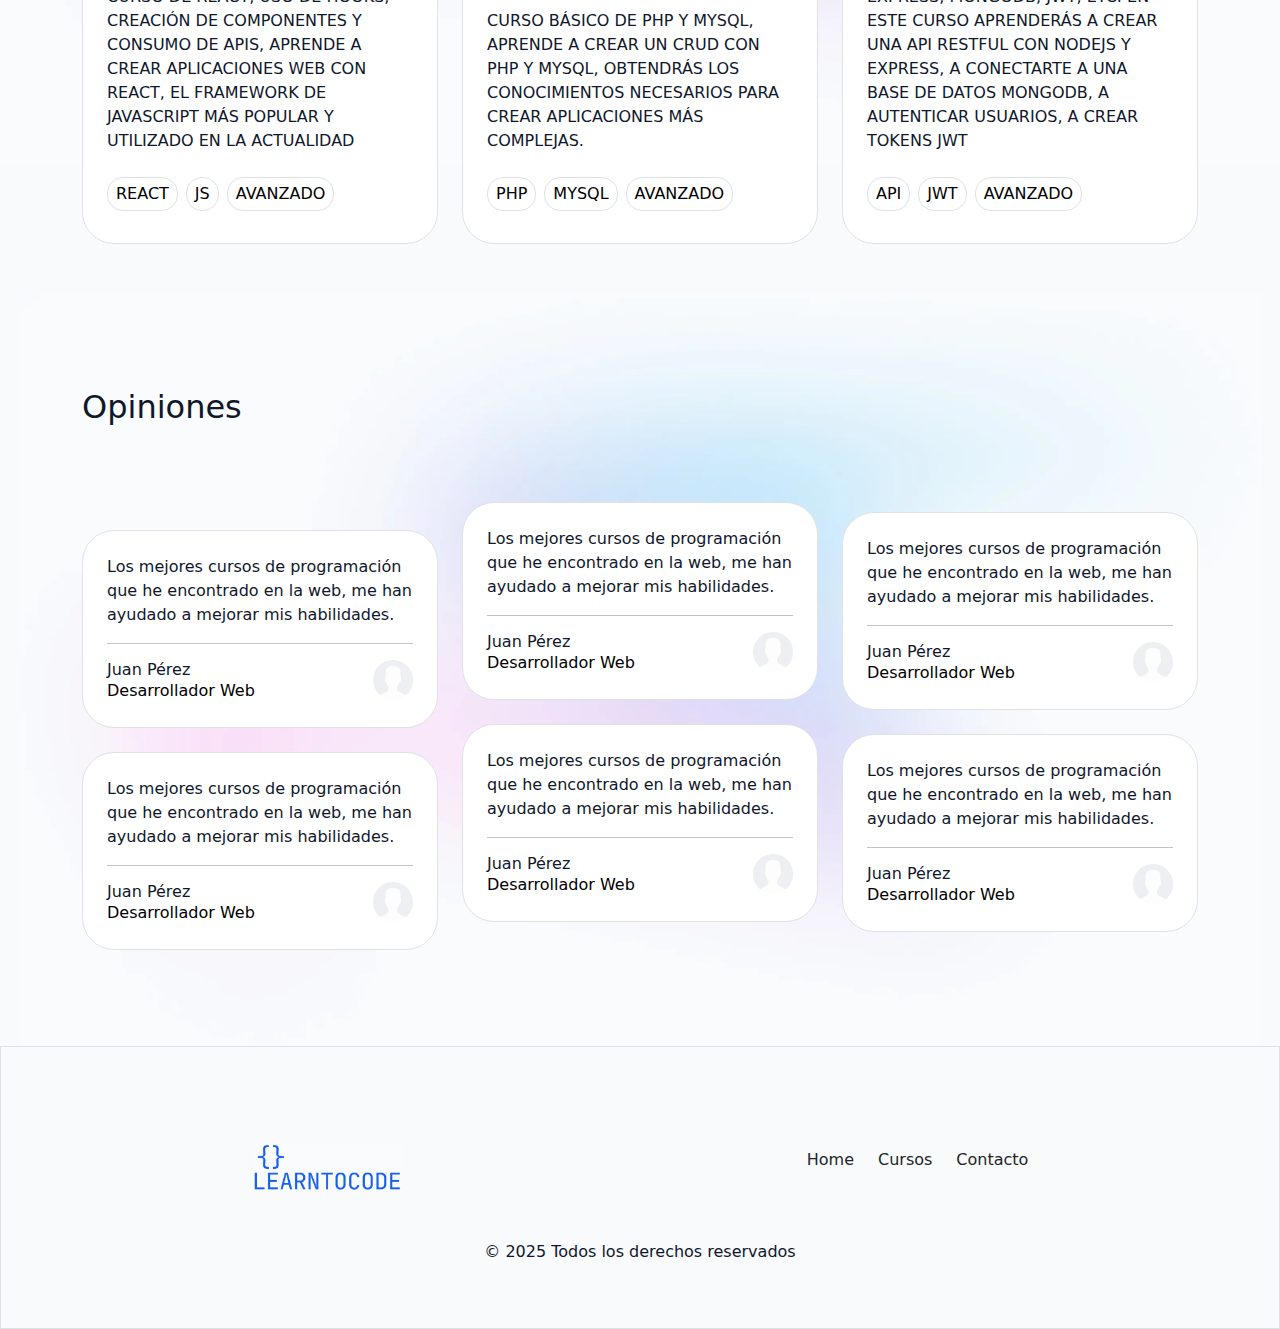
==== commit 80c5fc95: "update navigation buttons and documentation doc" ====
--- a/index.html
+++ b/index.html
@@ -39,7 +39,9 @@
                             <a class="nav-link fw-light" href="./web/html/contact.html">CONTACTO</a>
                         </li>
                     </ul>
-                    <button class="btn-primary fw-light">Iniciar Sesión</button>
+                    <button class="btn-primary fw-light text-white">
+                        <a href="./web/html/login.html" class="text-white text-decoration-none">Iniciar Sesión</a>
+                        </button>
                 </div>
             </div>
         </nav>
@@ -57,7 +59,7 @@
                     hoy mismo!
                 </p>
                 <div class="hero-buttons">
-                    <a href="./web/html/course_list.html" class="text-decoration-none btn-primary fw-light">Únete ahora</a>
+                    <a href="./web/html/login.html" class="text-decoration-none btn-primary fw-light">Únete ahora</a>
                     <a href="#courses" class="text-decoration-none btn-secondary fw-light">Aprender ya</a>
                 </div>
             </div>
@@ -139,7 +141,7 @@
                         <div class="review border border-1 border-black-50 bg-white rounded-5 p-4">
                             <div class="d-flex flex-row justify-content-between">
                                 <h3 class="fw-medium h4">
-                                    <a href="./web/html/course.html" class="text-decoration-none text-black">INTELIGENIA ARTIFICIAL</a>
+                                    <a href="#" class="text-decoration-none text-black">INTELIGENIA ARTIFICIAL</a>
                                 </h3>
                                 <img src="./web/img/deepseek.webp" style="filter: invert(0.75);" width="30" height="30"
                                     alt="">
@@ -168,7 +170,7 @@
                         <div class="review border border-1 border-black-50 bg-white rounded-5 p-4">
                             <div class="d-flex flex-row justify-content-between">
                                 <h3 class="fw-medium h4">
-                                    <a href="./web/html/course.html" class="text-decoration-none text-black">CURSO WEB BÁSICO</a>
+                                    <a href="#" class="text-decoration-none text-black">CURSO WEB BÁSICO</a>
                                 </h3>
                                 <img src="./web/img/ibm.webp" style="filter: invert(0.75);" width="30" height="30" alt="">
                             </div>
@@ -197,7 +199,7 @@
                         <div class="review border border-1 border-black-50 bg-white rounded-5 p-4">
                             <div class="d-flex flex-row justify-content-between">
                                 <h3 class="fw-medium h4">
-                                    <a href="./web/html/course.html" class="text-decoration-none text-black">CURSO AVANZADO DE REACT</a>
+                                    <a href="#" class="text-decoration-none text-black">CURSO AVANZADO DE REACT</a>
                                 </h3>
                                 <img src="./web/img/google.webp" style="filter: invert(0.75);" width="30" height="30"
                                     alt="">
@@ -226,7 +228,7 @@
                         <div class="review border border-1 border-black-50 bg-white rounded-5 p-4">
                             <div class="d-flex flex-row justify-content-between">
                                 <h3 class="fw-medium h4">
-                                    <a href="./web/html/course.html" class="text-decoration-none text-black">CRUD CON PHP Y MYSQL</a>
+                                    <a href="#" class="text-decoration-none text-black">CRUD CON PHP Y MYSQL</a>
                                 </h3>
                                 <img src="./web/img/meta.webp" style="filter: invert(0.75);" width="30" height="20" alt="">
                             </div>
@@ -252,7 +254,7 @@
                         <div class="review border border-1 border-black-50 bg-white rounded-5 p-4">
                             <div class="d-flex flex-row justify-content-between">
                                 <h3 class="fw-medium h4">
-                                    <a href="./web/html/course.html" class="text-decoration-none text-black">CURSO BACKEND AVANZADO</a>
+                                    <a href="#" class="text-decoration-none text-black">CURSO BACKEND AVANZADO</a>
                                 </h3>
                                 <img src="./web/img/deepseek.webp" style="filter: invert(0.75);" width="30" height="30"
                                     alt="">
--- a/web/styles/styles.css
+++ b/web/styles/styles.css
@@ -13,6 +13,7 @@
     margin: 0;
     padding: 0;
     box-sizing: border-box;
+    color: #0f172b;
 }
 
 body {
@@ -126,7 +127,7 @@
 
 .btn-primary:hover {
     background-color: var(--color-fondo);
-    color: var(--color-primary);
+    color: var(--color-primary) !important;
     cursor: pointer;
     transition: background-color 0.3s;
     border: 1px solid var(--color-primary);
@@ -256,4 +257,27 @@
 
 .boton-precio{
     width:105px;
+}
+
+
+
+
+
+.col-md-6 {
+    transition: all 0.3s ease-in-out;
+}
+
+#registerForm, #loginForm {
+    animation: fadeIn 0.3s ease-in-out;
+}
+
+@keyframes fadeIn {
+    from {
+        opacity: 0;
+        transform: translateY(-10px);
+    }
+    to {
+        opacity: 1;
+        transform: translateY(0);
+    }
 }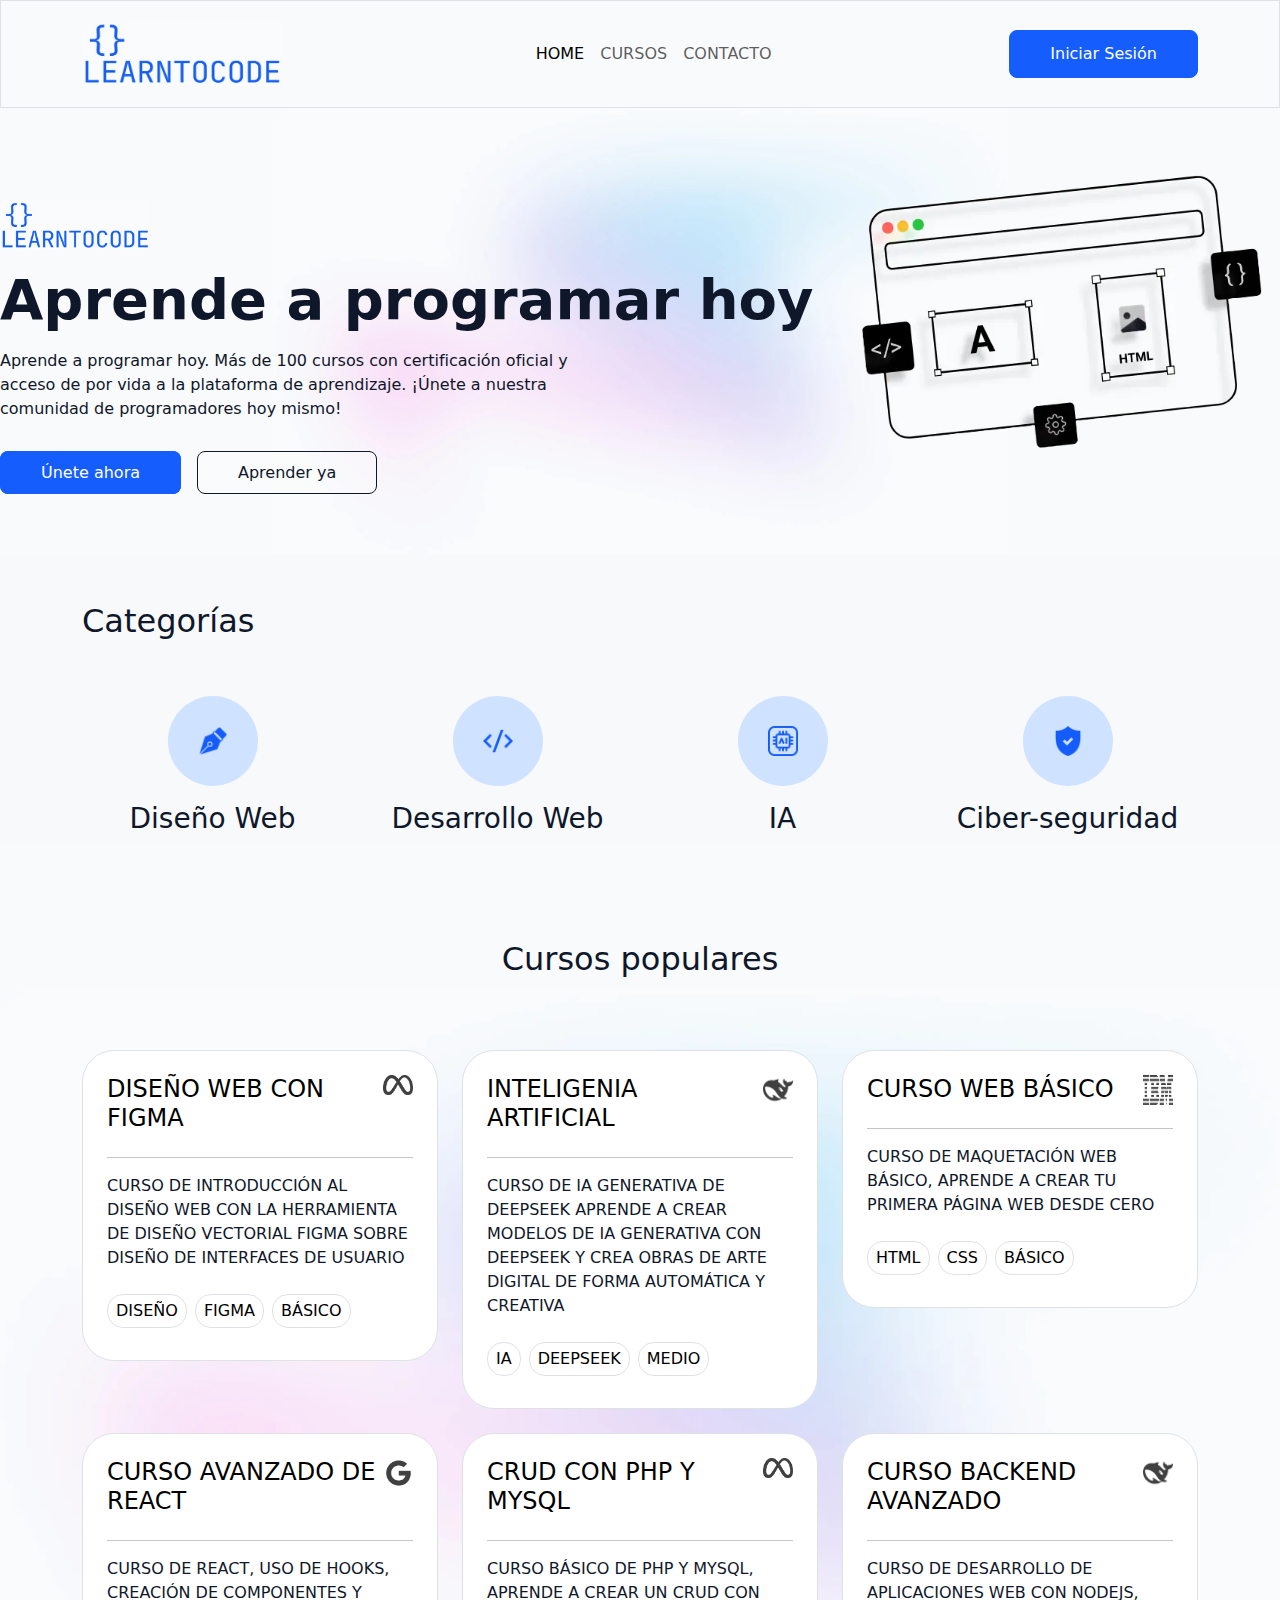
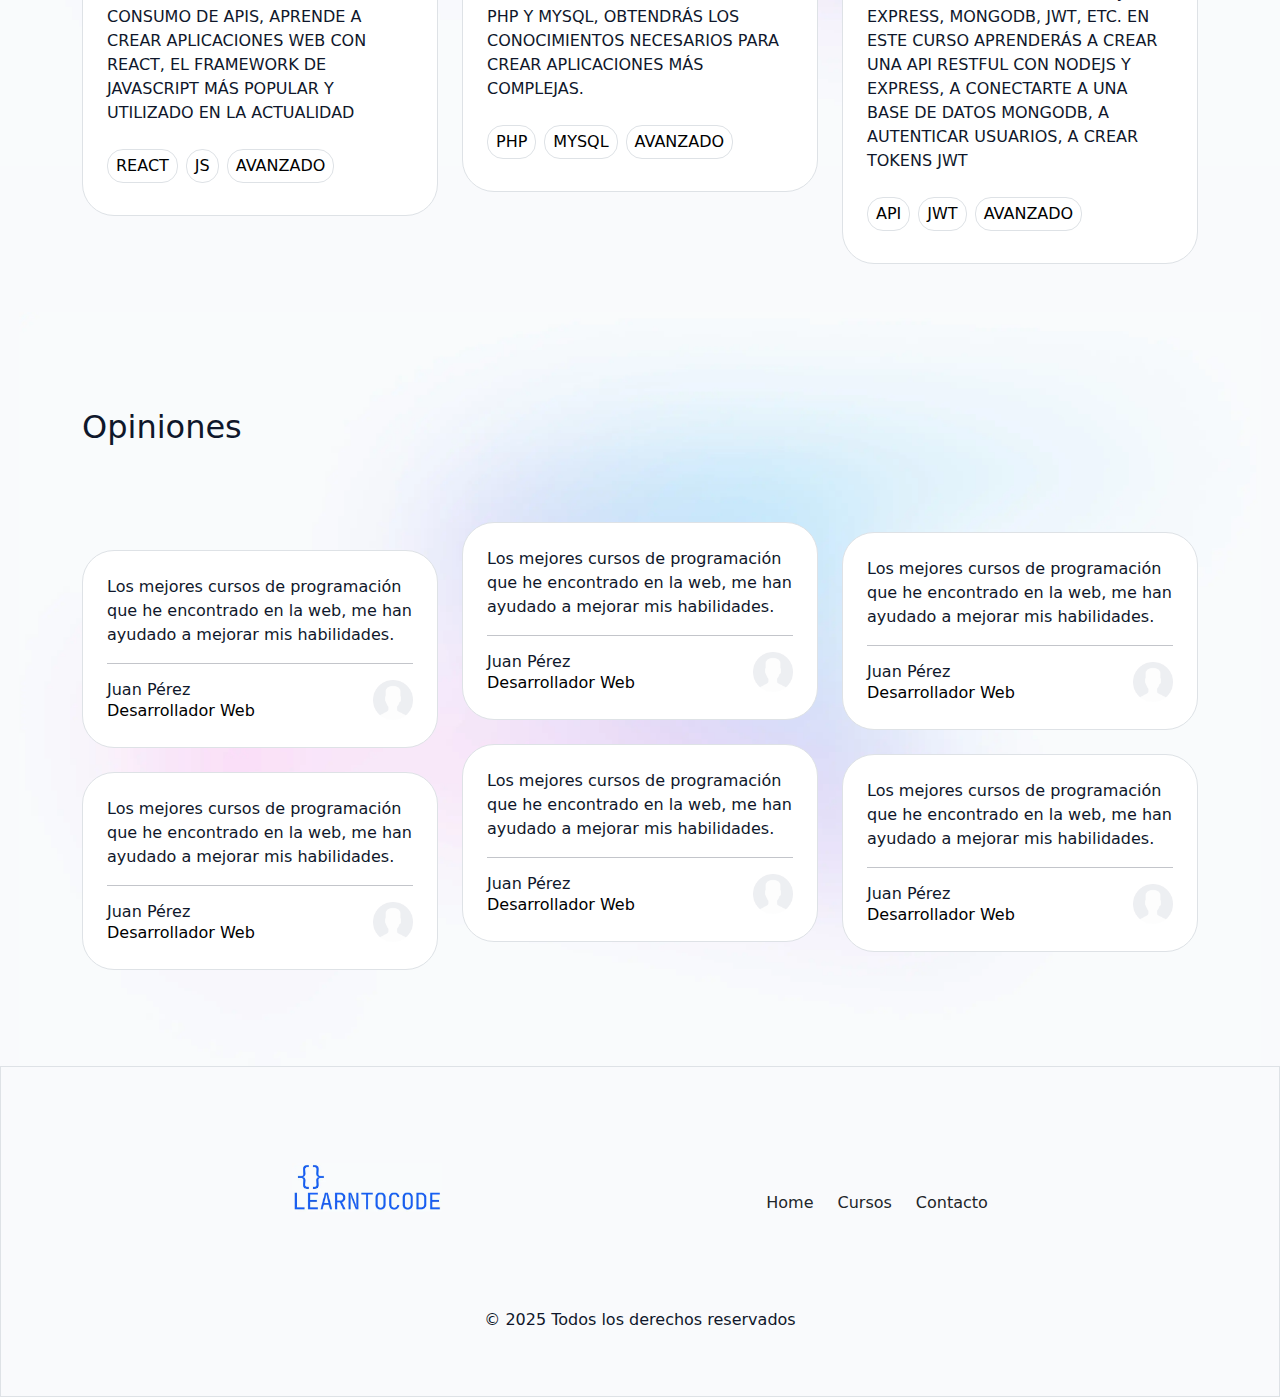
==== commit c06cc7f0: "make home and all footers responsive" ====
--- a/index.html
+++ b/index.html
@@ -48,25 +48,28 @@
     </header>
 
     <main>
-        <section class="hero d-flex flex-row justify-content-around align-items-center" id="home">
-            <div class="col-6 w-auto d-flex flex-column gap-3">
-                <img src="./web/img/LEARNTOCODE-2.webp" width="150" alt="">
-                <h1 class="fw-bold display-4 m-0 p-0">
-                    <div class="typing-container p-0 m-0"><span id="typed-text" class="fw-bold p-0 m-0"></span><span class="cursor m-0 p-0"></span></div>
+        <section class="hero d-flex flex-column flex-lg-row justify-content-evenly align-items-center pt-4" id="home">
+            <div class="col-12 col-lg-6 w-auto d-flex flex-column gap-3">
+                <img src="./web/img/LEARNTOCODE-2.webp" width="150" alt="" class="mx-auto mx-lg-0">
+                <h1 class="fw-bold display-4 m-0 p-0 text-center text-lg-start">
+                    Aprende a programar hoy
                 </h1>
-                <p class="fw-light mb-4">Aprende a programar hoy. Más de 100 cursos con certificación oficial
+                <p class="fw-light mb-4 text-center text-lg-start">Aprende a programar hoy. Más de 100 cursos con certificación
+                    oficial
                     y acceso de por vida a la plataforma de aprendizaje. ¡Únete a nuestra comunidad de programadores
                     hoy mismo!
                 </p>
-                <div class="hero-buttons">
-                    <a href="./web/html/login.html" class="text-decoration-none btn-primary fw-light">Únete ahora</a>
-                    <a href="#courses" class="text-decoration-none btn-secondary fw-light">Aprender ya</a>
+                <div class="hero-buttons d-flex justify-content-center justify-content-lg-start gap-3">
+                    <div class="col-auto">
+                        <a href="./web/html/login.html" class="text-decoration-none btn-primary fw-light">Únete ahora</a>
+                    </div>
+                    <div class="col-auto">
+                        <a href="#courses" class="text-decoration-none btn-secondary fw-light">Aprender ya</a>
+                    </div>
                 </div>
             </div>
-            <div class="col-6 w-auto">
-                <img src="./web/img/imagen_hero.webp" width="550" alt="imagen hero aprende a programar hoy">
-
-
+            <div class="col-12 col-lg-6 w-auto">
+                <img src="./web/img/imagen_hero.webp" alt="imagen hero aprende a programar hoy" width="500" class="img-fluid">
             </div>
         </section>
 
@@ -106,183 +109,193 @@
             </div>
         </section>
 
-
         <section class="courses py-5" id="courses">
             <div class="container d-flex flex-column gap-3">
-                    <h2 class="py-5 fw-medium">Cursos populares</h2>
-                <div class="row d-flex align-items-start gap-0 justify-content-center">
-                    <article class="col-md-4 d-flex flex-column align-items-stretch gap-4">
-                        <div class="review border border-1 border-black-50 bg-white rounded-5 p-4">
-                            <div class="d-flex flex-row justify-content-between">
-                                <h3 class="fw-medium h4">
-                                    <a href="./web/html/course.html" class="text-decoration-none text-black">DISEÑO WEB CON FIGMA</a>
-                                </h3>
-                                <img src="./web/img/meta.webp" style="filter: invert(0.75);" width="30" height="20" alt="">
-                            </div>
-                            <hr>
-                            <div class="d-flex flex-row justify-content-between">
-                                <div class="d-flex flex-column text-black fw-light">
-                                    <p>CURSO DE INTRODUCCIÓN AL DISEÑO WEB CON LA HERRAMIENTA DE DISEÑO
-                                        VECTORIAL FIGMA SOBRE DISEÑO DE INTERFACES DE USUARIO
-                                    </p>
-                                    <div class="d-flex justify-content-start gap-2 my-2">
-                                        <span
-                                            class="fw-lighter px-2 py-1 border border-1 border-black-50 rounded-4 bg-opacity-100 text-black">DISEÑO</span>
-                                        <span
-                                            class="fw-lighter px-2 py-1 border border-1 border-black-50 rounded-4 bg-opacity-100 text-black">FIGMA</span>
-                                        <span
-                                            class="fw-lighter px-2 py-1 border border-1 border-black-50 rounded-4 bg-opacity-100 text-black">BÁSICO</span>
-                                    </div>
-                                </div>
-                            </div>
-                        </div>
-                    </article>
-                    <article class="col-md-4 d-flex flex-column align-items-stretch gap-4">
-                        <div class="review border border-1 border-black-50 bg-white rounded-5 p-4">
-                            <div class="d-flex flex-row justify-content-between">
-                                <h3 class="fw-medium h4">
-                                    <a href="#" class="text-decoration-none text-black">INTELIGENIA ARTIFICIAL</a>
-                                </h3>
-                                <img src="./web/img/deepseek.webp" style="filter: invert(0.75);" width="30" height="30"
-                                    alt="">
-                            </div>
-                            <hr>
-                            <div class="d-flex flex-row justify-content-between">
-                                <div class="d-flex flex-column text-black fw-light">
-                                    <p>CURSO DE IA GENERATIVA DE DEEPSEEK
-                                        APRENDE A CREAR MODELOS DE IA GENERATIVA CON DEEPSEEK
-                                        Y CREA OBRAS DE ARTE DIGITAL DE FORMA AUTOMÁTICA Y CREATIVA
-
-                                    </p>
-                                    <div class="d-flex justify-content-start gap-2 my-2">
-                                        <span
-                                            class="fw-lighter px-2 py-1 border border-1 border-black-50 rounded-4 bg-opacity-100 text-black">IA</span>
-                                        <span
-                                            class="fw-lighter px-2 py-1 border border-1 border-black-50 rounded-4 bg-opacity-100 text-black">DEEPSEEK</span>
-                                        <span
-                                            class="fw-lighter px-2 py-1 border border-1 border-black-50 rounded-4 bg-opacity-100 text-black">MEDIO</span>
-                                    </div>
-                                </div>
-                            </div>
-                        </div>
-                    </article>
-                    <article class="col-md-4 d-flex flex-column align-items-stretch gap-4">
-                        <div class="review border border-1 border-black-50 bg-white rounded-5 p-4">
-                            <div class="d-flex flex-row justify-content-between">
-                                <h3 class="fw-medium h4">
-                                    <a href="#" class="text-decoration-none text-black">CURSO WEB BÁSICO</a>
-                                </h3>
-                                <img src="./web/img/ibm.webp" style="filter: invert(0.75);" width="30" height="30" alt="">
-                            </div>
-                            <hr>
-                            <div class="d-flex flex-row justify-content-between">
-                                <div class="d-flex flex-column text-black fw-light">
-                                    <p>CURSO DE MAQUETACIÓN WEB BÁSICO, APRENDE A CREAR TU PRIMERA PÁGINA WEB DESDE
-                                        CERO
-                                    </p>
-                                    <div class="d-flex justify-content-start gap-2 my-2">
-                                        <span
-                                            class="fw-lighter px-2 py-1 border border-1 border-black-50 rounded-4 bg-opacity-100 text-black">HTML</span>
-                                        <span
-                                            class="fw-lighter px-2 py-1 border border-1 border-black-50 rounded-4 bg-opacity-100 text-black">CSS</span>
-                                        <span
-                                            class="fw-lighter px-2 py-1 border border-1 border-black-50 rounded-4 bg-opacity-100 text-black">BÁSICO</span>
-                                    </div>
-                                </div>
-                            </div>
-                        </div>
-                    </article>
+                <h2 class="py-5 fw-medium text-center">Cursos populares</h2>
+                <div class="row row-cols-1 row-cols-md-3 g-4">
+                    <div class="col">
+                        <article class="d-flex flex-column align-items-stretch gap-4">
+                            <div class="review border border-1 border-black-50 bg-white rounded-5 p-4">
+                                <div class="d-flex flex-row justify-content-between">
+                                    <h3 class="fw-medium h4">
+                                        <a href="./web/html/course.html" class="text-decoration-none text-black">DISEÑO WEB CON
+                                            FIGMA</a>
+                                    </h3>
+                                    <img src="./web/img/meta.webp" style="filter: invert(0.75);" width="30" height="20"
+                                        alt="">
+                                </div>
+                                <hr>
+                                <div class="d-flex flex-row justify-content-between">
+                                    <div class="d-flex flex-column text-black fw-light">
+                                        <p>CURSO DE INTRODUCCIÓN AL DISEÑO WEB CON LA HERRAMIENTA DE DISEÑO
+                                            VECTORIAL FIGMA SOBRE DISEÑO DE INTERFACES DE USUARIO
+                                        </p>
+                                        <div class="d-flex justify-content-start gap-2 my-2">
+                                            <span
+                                                class="fw-lighter px-2 py-1 border border-1 border-black-50 rounded-4 bg-opacity-100 text-black">DISEÑO</span>
+                                            <span
+                                                class="fw-lighter px-2 py-1 border border-1 border-black-50 rounded-4 bg-opacity-100 text-black">FIGMA</span>
+                                            <span
+                                                class="fw-lighter px-2 py-1 border border-1 border-black-50 rounded-4 bg-opacity-100 text-black">BÁSICO</span>
+                                        </div>
+                                    </div>
+                                </div>
+                            </div>
+                        </article>
+                    </div>
+                    <div class="col">
+                        <article class="d-flex flex-column align-items-stretch gap-4">
+                            <div class="review border border-1 border-black-50 bg-white rounded-5 p-4">
+                                <div class="d-flex flex-row justify-content-between">
+                                    <h3 class="fw-medium h4">
+                                        <a href="#" class="text-decoration-none text-black">INTELIGENIA ARTIFICIAL</a>
+                                    </h3>
+                                    <img src="./web/img/deepseek.webp" style="filter: invert(0.75);" width="30" height="30"
+                                        alt="">
+                                </div>
+                                <hr>
+                                <div class="d-flex flex-row justify-content-between">
+                                    <div class="d-flex flex-column text-black fw-light">
+                                        <p>CURSO DE IA GENERATIVA DE DEEPSEEK
+                                            APRENDE A CREAR MODELOS DE IA GENERATIVA CON DEEPSEEK
+                                            Y CREA OBRAS DE ARTE DIGITAL DE FORMA AUTOMÁTICA Y CREATIVA
+        
+                                        </p>
+                                        <div class="d-flex justify-content-start gap-2 my-2">
+                                            <span
+                                                class="fw-lighter px-2 py-1 border border-1 border-black-50 rounded-4 bg-opacity-100 text-black">IA</span>
+                                            <span
+                                                class="fw-lighter px-2 py-1 border border-1 border-black-50 rounded-4 bg-opacity-100 text-black">DEEPSEEK</span>
+                                            <span
+                                                class="fw-lighter px-2 py-1 border border-1 border-black-50 rounded-4 bg-opacity-100 text-black">MEDIO</span>
+                                        </div>
+                                    </div>
+                                </div>
+                            </div>
+                        </article>
+                    </div>
+                    <div class="col">
+                        <article class="d-flex flex-column align-items-stretch gap-4">
+                            <div class="review border border-1 border-black-50 bg-white rounded-5 p-4">
+                                <div class="d-flex flex-row justify-content-between">
+                                    <h3 class="fw-medium h4">
+                                        <a href="#" class="text-decoration-none text-black">CURSO WEB BÁSICO</a>
+                                    </h3>
+                                    <img src="./web/img/ibm.webp" style="filter: invert(0.75);" width="30" height="30"
+                                        alt="">
+                                </div>
+                                <hr>
+                                <div class="d-flex flex-row justify-content-between">
+                                    <div class="d-flex flex-column text-black fw-light">
+                                        <p>CURSO DE MAQUETACIÓN WEB BÁSICO, APRENDE A CREAR TU PRIMERA PÁGINA WEB DESDE
+                                            CERO
+                                        </p>
+                                        <div class="d-flex justify-content-start gap-2 my-2">
+                                            <span
+                                                class="fw-lighter px-2 py-1 border border-1 border-black-50 rounded-4 bg-opacity-100 text-black">HTML</span>
+                                            <span
+                                                class="fw-lighter px-2 py-1 border border-1 border-black-50 rounded-4 bg-opacity-100 text-black">CSS</span>
+                                            <span
+                                                class="fw-lighter px-2 py-1 border border-1 border-black-50 rounded-4 bg-opacity-100 text-black">BÁSICO</span>
+                                        </div>
+                                    </div>
+                                </div>
+                            </div>
+                        </article>
+                    </div>
+                    <div class="col">
+                        <article class="d-flex flex-column align-items-stretch gap-4">
+                            <div class="review border border-1 border-black-50 bg-white rounded-5 p-4">
+                                <div class="d-flex flex-row justify-content-between">
+                                    <h3 class="fw-medium h4">
+                                        <a href="#" class="text-decoration-none text-black">CURSO AVANZADO DE REACT</a>
+                                    </h3>
+                                    <img src="./web/img/google.webp" style="filter: invert(0.75);" width="30" height="30"
+                                        alt="">
+                                </div>
+                                <hr>
+                                <div class="d-flex flex-row justify-content-between">
+                                    <div class="d-flex flex-column text-black fw-light">
+                                        <p>CURSO DE REACT, USO DE HOOKS, CREACIÓN DE COMPONENTES Y
+                                            CONSUMO DE APIS, APRENDE A CREAR APLICACIONES WEB CON REACT, EL FRAMEWORK DE
+                                            JAVASCRIPT MÁS POPULAR
+                                            Y UTILIZADO EN LA ACTUALIDAD
+                                        </p>
+                                        <div class="d-flex justify-content-start gap-2 my-2">
+                                            <span
+                                                class="fw-lighter px-2 py-1 border border-1 border-black-50 rounded-4 bg-opacity-100 text-black">REACT</span>
+                                            <span
+                                                class="fw-lighter px-2 py-1 border border-1 border-black-50 rounded-4 bg-opacity-100 text-black">JS</span>
+                                            <span
+                                                class="fw-lighter px-2 py-1 border border-1 border-black-50 rounded-4 bg-opacity-100 text-black">AVANZADO</span>
+                                        </div>
+                                    </div>
+                                </div>
+                            </div>
+                        </article>
+                    </div>
+                    <div class="col">
+                        <article class="d-flex flex-column align-items-stretch gap-4">
+                            <div class="review border border-1 border-black-50 bg-white rounded-5 p-4">
+                                <div class="d-flex flex-row justify-content-between">
+                                    <h3 class="fw-medium h4">
+                                        <a href="#" class="text-decoration-none text-black">CRUD CON PHP Y MYSQL</a>
+                                    </h3>
+                                    <img src="./web/img/meta.webp" style="filter: invert(0.75);" width="30" height="20"
+                                        alt="">
+                                </div>
+                                <hr>
+                                <div class="d-flex flex-row justify-content-between">
+                                    <div class="d-flex flex-column text-black fw-light">
+                                        <p>CURSO BÁSICO DE PHP Y MYSQL, APRENDE A CREAR UN CRUD CON PHP Y MYSQL,
+                                            OBTENDRÁS LOS CONOCIMIENTOS NECESARIOS PARA CREAR APLICACIONES MÁS COMPLEJAS.
+                                        </p>
+                                        <div class="d-flex justify-content-start gap-2 my-2">
+                                            <span
+                                                class="fw-lighter px-2 py-1 border border-1 border-black-50 rounded-4 bg-opacity-100 text-black">PHP</span>
+                                            <span
+                                                class="fw-lighter px-2 py-1 border border-1 border-black-50 rounded-4 bg-opacity-100 text-black">MYSQL</span>
+                                            <span
+                                                class="fw-lighter px-2 py-1 border border-1 border-black-50 rounded-4 bg-opacity-100 text-black">AVANZADO</span>
+                                        </div>
+                                    </div>
+                                </div>
+                            </div>
+                        </article>
+                    </div>
+                    <div class="col">
+                        <article class="d-flex flex-column align-items-stretch gap-4">
+                            <div class="review border border-1 border-black-50 bg-white rounded-5 p-4">
+                                <div class="d-flex flex-row justify-content-between">
+                                    <h3 class="fw-medium h4">
+                                        <a href="#" class="text-decoration-none text-black">CURSO BACKEND AVANZADO</a>
+                                    </h3>
+                                    <img src="./web/img/deepseek.webp" style="filter: invert(0.75);" width="30" height="30"
+                                        alt="">
+                                </div>
+                                <hr>
+                                <div class="d-flex flex-row justify-content-between">
+                                    <div class="d-flex flex-column text-black fw-light">
+                                        <p>CURSO DE DESARROLLO DE APLICACIONES WEB CON NODEJS, EXPRESS, MONGODB, JWT, ETC.
+                                            EN ESTE CURSO APRENDERÁS A CREAR UNA API RESTFUL CON NODEJS Y EXPRESS, A
+                                            CONECTARTE A UNA BASE DE DATOS MONGODB, A AUTENTICAR USUARIOS, A CREAR TOKENS
+                                            JWT
+                                        </p>
+                                        <div class="d-flex justify-content-start gap-2 my-2">
+                                            <span
+                                                class="fw-lighter px-2 py-1 border border-1 border-black-50 rounded-4 bg-opacity-100 text-black">API</span>
+                                            <span
+                                                class="fw-lighter px-2 py-1 border border-1 border-black-50 rounded-4 bg-opacity-100 text-black">JWT</span>
+                                            <span
+                                                class="fw-lighter px-2 py-1 border border-1 border-black-50 rounded-4 bg-opacity-100 text-black">AVANZADO</span>
+                                        </div>
+                                    </div>
+                                </div>
+                            </div>
+                        </article>
+                    </div>
                 </div>
-
-                <div class="row d-flex align-items-end gap-0 justify-content-center" style="margin-top: -30px;">
-                    <article class="col-md-4 d-flex flex-column align-items-stretch gap-4">
-                        <div class="review border border-1 border-black-50 bg-white rounded-5 p-4">
-                            <div class="d-flex flex-row justify-content-between">
-                                <h3 class="fw-medium h4">
-                                    <a href="#" class="text-decoration-none text-black">CURSO AVANZADO DE REACT</a>
-                                </h3>
-                                <img src="./web/img/google.webp" style="filter: invert(0.75);" width="30" height="30"
-                                    alt="">
-                            </div>
-                            <hr>
-                            <div class="d-flex flex-row justify-content-between">
-                                <div class="d-flex flex-column text-black fw-light">
-                                    <p>CURSO DE REACT, USO DE HOOKS, CREACIÓN DE COMPONENTES Y
-                                        CONSUMO DE APIS, APRENDE A CREAR APLICACIONES WEB CON REACT, EL FRAMEWORK DE
-                                        JAVASCRIPT MÁS POPULAR
-                                        Y UTILIZADO EN LA ACTUALIDAD
-                                    </p>
-                                    <div class="d-flex justify-content-start gap-2 my-2">
-                                        <span
-                                            class="fw-lighter px-2 py-1 border border-1 border-black-50 rounded-4 bg-opacity-100 text-black">REACT</span>
-                                        <span
-                                            class="fw-lighter px-2 py-1 border border-1 border-black-50 rounded-4 bg-opacity-100 text-black">JS</span>
-                                        <span
-                                            class="fw-lighter px-2 py-1 border border-1 border-black-50 rounded-4 bg-opacity-100 text-black">AVANZADO</span>
-                                    </div>
-                                </div>
-                            </div>
-                        </div>
-                    </article>
-                    <article class="col-md-4 d-flex flex-column align-items-stretch gap-4">
-                        <div class="review border border-1 border-black-50 bg-white rounded-5 p-4">
-                            <div class="d-flex flex-row justify-content-between">
-                                <h3 class="fw-medium h4">
-                                    <a href="#" class="text-decoration-none text-black">CRUD CON PHP Y MYSQL</a>
-                                </h3>
-                                <img src="./web/img/meta.webp" style="filter: invert(0.75);" width="30" height="20" alt="">
-                            </div>
-                            <hr>
-                            <div class="d-flex flex-row justify-content-between">
-                                <div class="d-flex flex-column text-black fw-light">
-                                    <p>CURSO BÁSICO DE PHP Y MYSQL, APRENDE A CREAR UN CRUD CON PHP Y MYSQL,
-                                        OBTENDRÁS LOS CONOCIMIENTOS NECESARIOS PARA CREAR APLICACIONES MÁS COMPLEJAS.
-                                    </p>
-                                    <div class="d-flex justify-content-start gap-2 my-2">
-                                        <span
-                                            class="fw-lighter px-2 py-1 border border-1 border-black-50 rounded-4 bg-opacity-100 text-black">PHP</span>
-                                        <span
-                                            class="fw-lighter px-2 py-1 border border-1 border-black-50 rounded-4 bg-opacity-100 text-black">MYSQL</span>
-                                        <span
-                                            class="fw-lighter px-2 py-1 border border-1 border-black-50 rounded-4 bg-opacity-100 text-black">AVANZADO</span>
-                                    </div>
-                                </div>
-                            </div>
-                        </div>
-                    </article>
-                    <article class="col-md-4 d-flex flex-column align-items-stretch gap-4">
-                        <div class="review border border-1 border-black-50 bg-white rounded-5 p-4">
-                            <div class="d-flex flex-row justify-content-between">
-                                <h3 class="fw-medium h4">
-                                    <a href="#" class="text-decoration-none text-black">CURSO BACKEND AVANZADO</a>
-                                </h3>
-                                <img src="./web/img/deepseek.webp" style="filter: invert(0.75);" width="30" height="30"
-                                    alt="">
-                            </div>
-                            <hr>
-                            <div class="d-flex flex-row justify-content-between">
-                                <div class="d-flex flex-column text-black fw-light">
-                                    <p>CURSO DE DESARROLLO DE APLICACIONES WEB CON NODEJS, EXPRESS, MONGODB, JWT, ETC.
-                                        EN ESTE CURSO APRENDERÁS A CREAR UNA API RESTFUL CON NODEJS Y EXPRESS, A
-                                        CONECTARTE A UNA BASE DE DATOS MONGODB, A AUTENTICAR USUARIOS, A CREAR TOKENS
-                                        JWT
-                                    </p>
-                                    <div class="d-flex justify-content-start gap-2 my-2">
-                                        <span
-                                            class="fw-lighter px-2 py-1 border border-1 border-black-50 rounded-4 bg-opacity-100 text-black">API</span>
-                                        <span
-                                            class="fw-lighter px-2 py-1 border border-1 border-black-50 rounded-4 bg-opacity-100 text-black">JWT</span>
-                                        <span
-                                            class="fw-lighter px-2 py-1 border border-1 border-black-50 rounded-4 bg-opacity-100 text-black">AVANZADO</span>
-                                    </div>
-                                </div>
-                            </div>
-                        </div>
-                    </article>
-                </div>
-
-            </div>
-
+            </div>
         </section>
 
         <section class="reviews w-100 py-5">
@@ -383,39 +396,23 @@
             </div>
         </section>
 
-
     </main>
 
     <footer class="text-dark fw-light py-5 text-center border border-top border-1">
-        <div class="footer-content d-flex flex-row justify-content-around align-items-center p-5">
-            <img src="./web/img/LEARNTOCODE-2.webp" alt="Learn to Code Logo" class="footer-logo">
-            <nav class="main-nav">
-                <ul class="d-flex gap-4 list-unstyled">
-                    <li><a href="#" class="text-dark text-decoration-none">Home</a></li>
-                    <li><a href="./web/html/course_list.html" class="text-dark text-decoration-none">Cursos</a></li>
-                    <li><a href="./web/html/contact.html" class="text-dark text-decoration-none">Contacto</a></li>
-                </ul>
-            </nav>
+        <div class="container">
+            <div class="d-flex flex-column flex-md-row justify-content-around align-items-center p-5">
+                <img src="./web/img/LEARNTOCODE-2.webp" alt="Learn to Code Logo" class="footer-logo mb-5">
+                <nav class="main-nav">
+                    <ul class="d-flex flex-column flex-md-row gap-4 list-unstyled">
+                        <li><a href="#" class="text-dark text-decoration-none">Home</a></li>
+                        <li><a href="./web/html/course_list.html" class="text-dark text-decoration-none">Cursos</a></li>
+                        <li><a href="./web/html/contact.html" class="text-dark text-decoration-none">Contacto</a></li>
+                    </ul>
+                </nav>
+            </div>
+            <p>© 2025 Todos los derechos reservados</p>
         </div>
-        <p>© 2025 Todos los derechos reservados</p>
     </footer>
-
-    <script>
-        document.addEventListener("DOMContentLoaded", function () {
-            const text = "Aprende a programar hoy";
-            let index = 0;
-            const speed = 50;
-
-            function typeWriter() {
-                if (index < text.length) {
-                    document.getElementById("typed-text").innerHTML += text.charAt(index);
-                    index++;
-                    setTimeout(typeWriter, speed);
-                }
-            }
-            typeWriter();
-        });
-    </script>
 
     <script src="https://cdn.jsdelivr.net/npm/bootstrap@5.3.3/dist/js/bootstrap.bundle.min.js" 
     integrity="sha384-YvpcrYf0tY3lHB60NNkmXc5s9fDVZLESaAA55NDzOxhy9GkcIdslK1eN7N6jIeHz" 
--- a/web/styles/styles.css
+++ b/web/styles/styles.css
@@ -171,38 +171,6 @@
 }
 
 
-.typing-container {
-    font-size: 3rem;
-    white-space: nowrap;
-    overflow: hidden;
-    border-right: 0.1em solid var(--color-primary);
-    width: 21.4ch;
-    line-height: 80px;
-    animation: typing 2s steps(24), blink-caret 0.75s step-end infinite;
-}
-
-.cursor {
-    display: inline-block;
-    animation: blink-caret 0.75s step-end infinite;
-}
-@keyframes typing {
-    from {
-        width: 0;
-    }
-    to {
-        width: 21.4ch;
-    }
-}
-@keyframes blink-caret {
-    from,
-    to {
-        border-color: transparent;
-    }
-    50% {
-        border-color: var(--color-primary);
-    }
-}
-
 
 .review:hover {
     box-shadow: 10px 10px 25px #CAE2FA, -10px -10px 25px #FAE4F9;
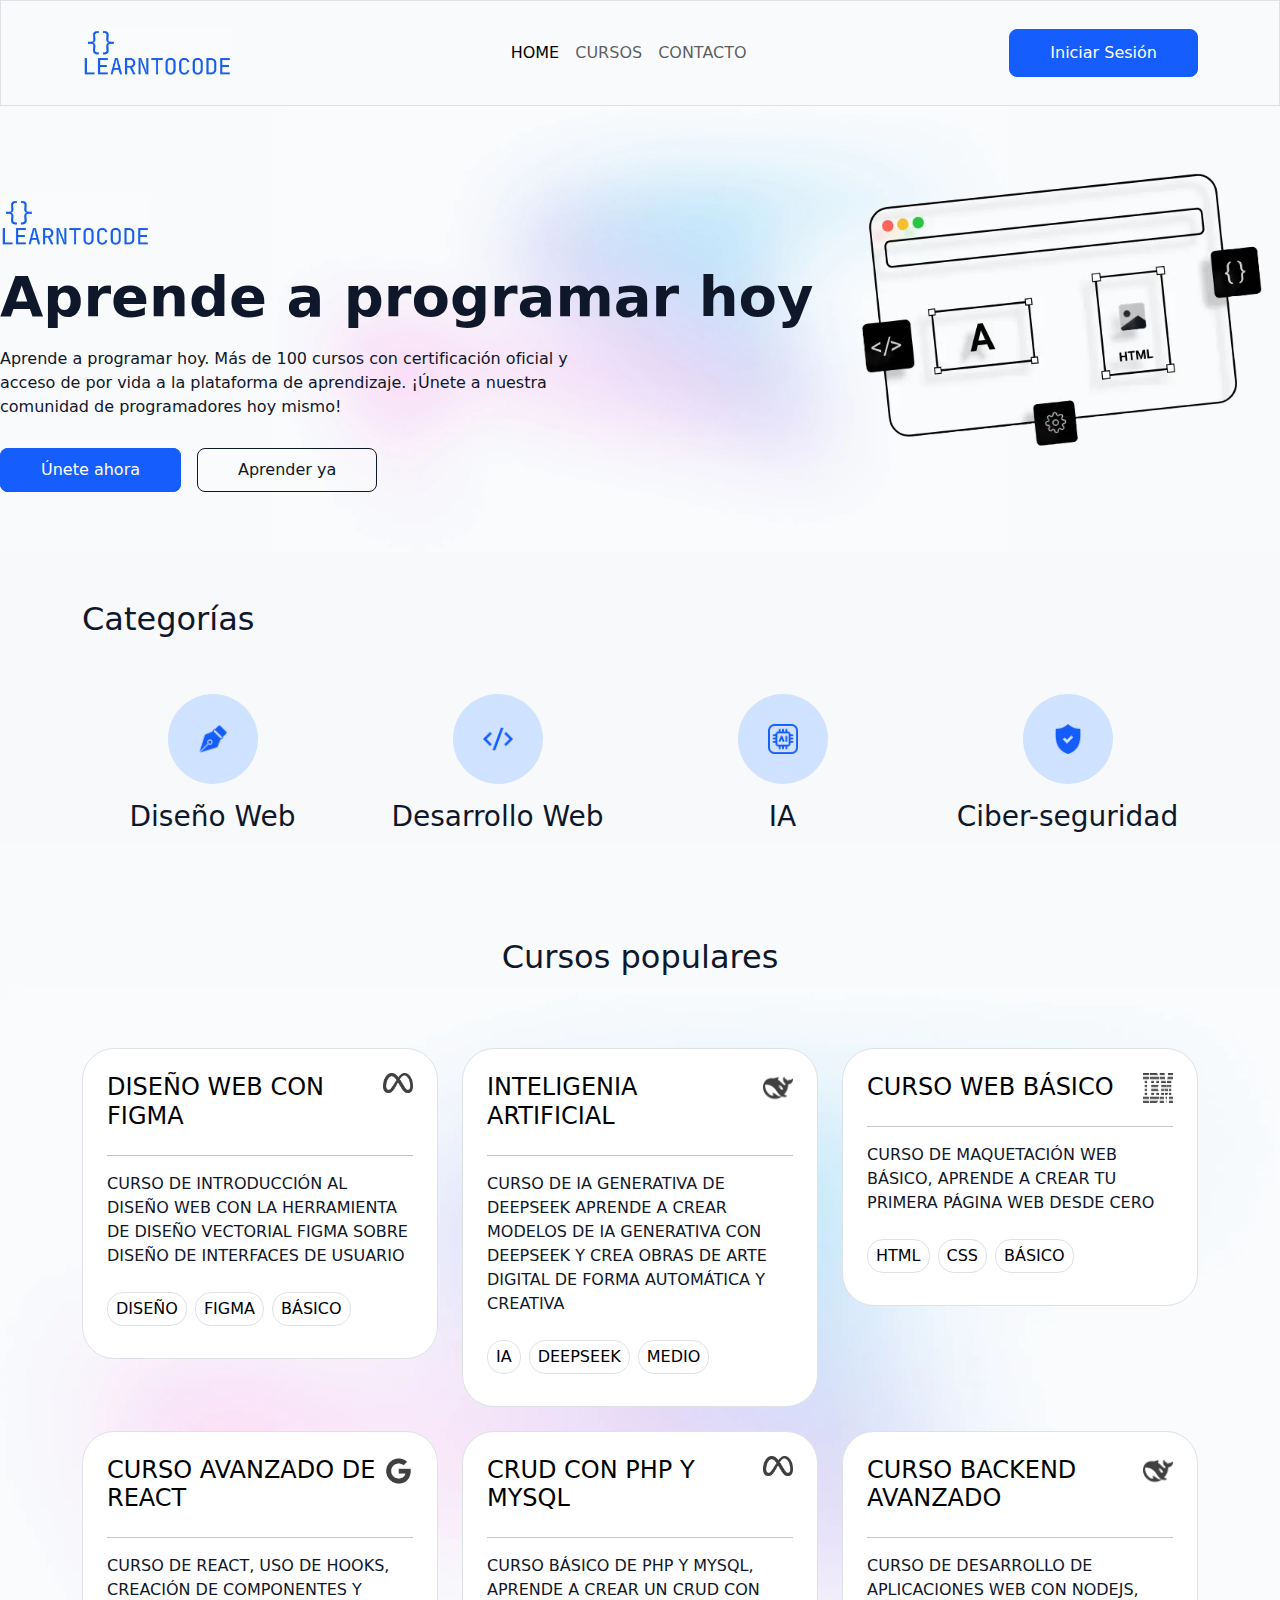
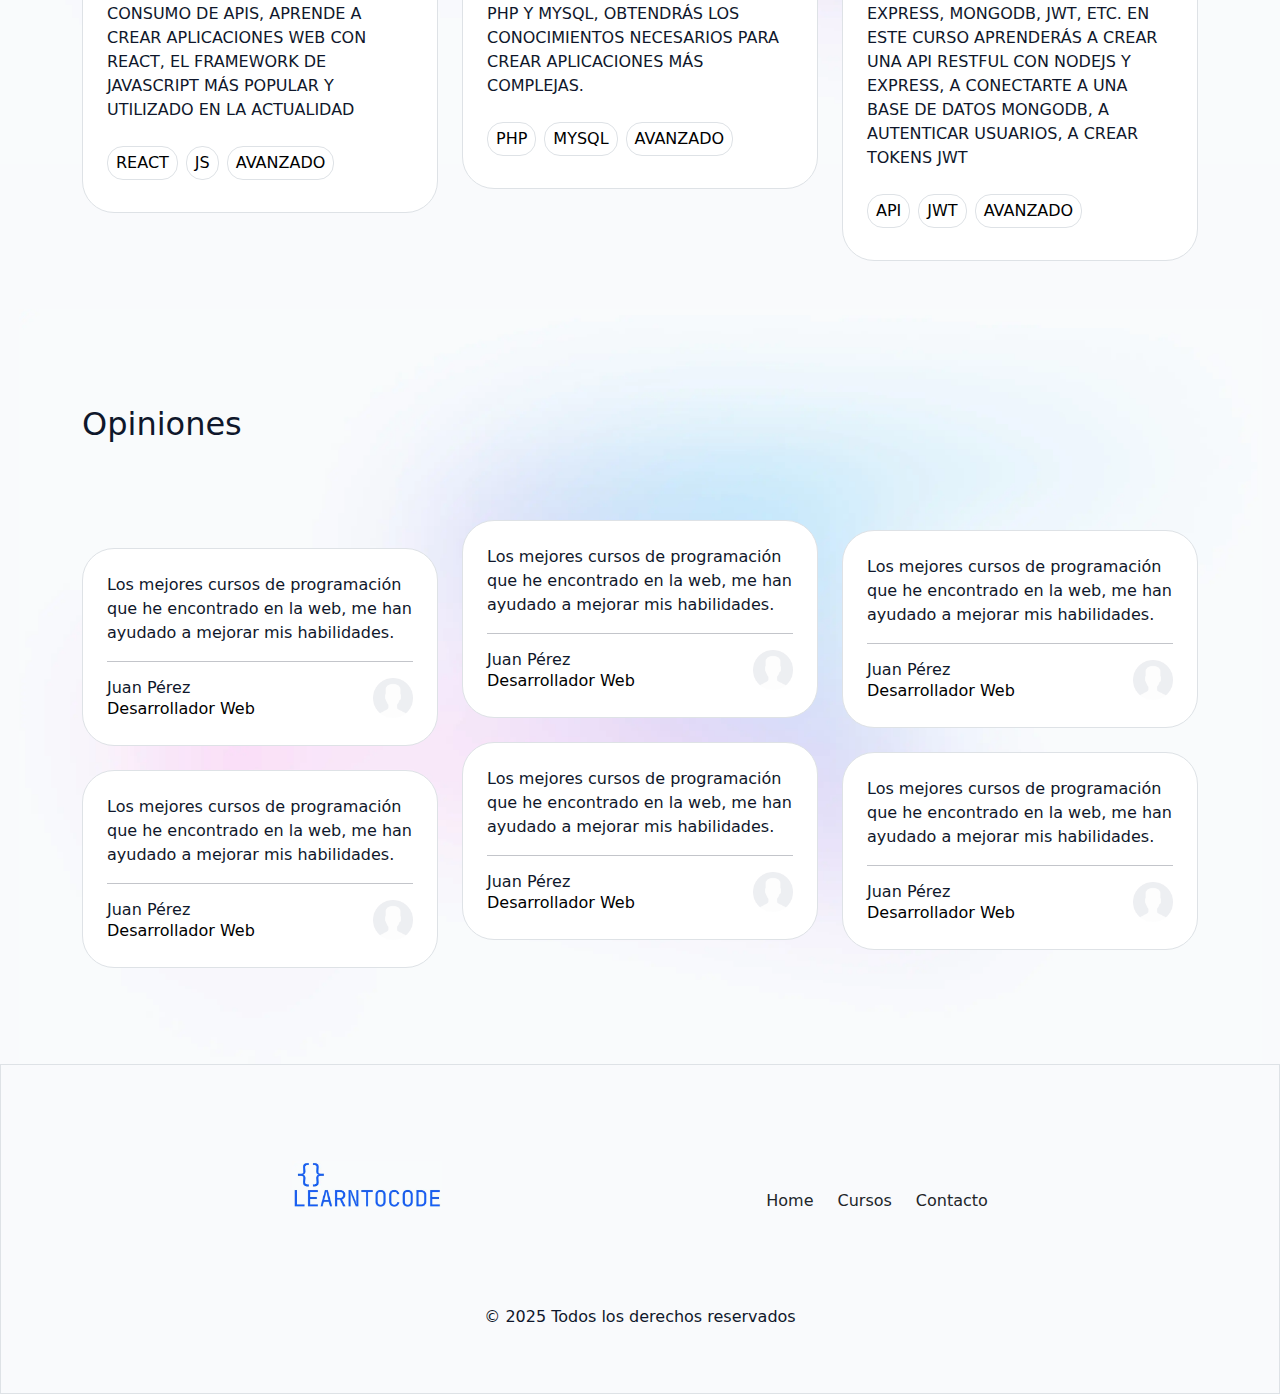
==== commit 69943850: "make courses_list responsive" ====
--- a/index.html
+++ b/index.html
@@ -16,7 +16,7 @@
         <nav class="navbar navbar-expand-lg py-3">
             <div class="container">
                 <a class="navbar-brand" href="index.html">
-                    <img src="./web/img/LEARNTOCODE-2.webp" alt="Learn to Code Logo" width="200" class="logo">
+                    <img src="./web/img/LEARNTOCODE-2.webp" alt="Learn to Code Logo" width="150" class="logo">
                 </a>
                 <button class="navbar-toggler" 
                         type="button" 
@@ -73,7 +73,7 @@
             </div>
         </section>
 
-        <section class="categories  bg-light">
+ <section class="categories  bg-light">
             <div class="container">
                 <h2 class="py-5 fw-medium">Categorías</h2>
                 <div class="categories-grid row g-4">
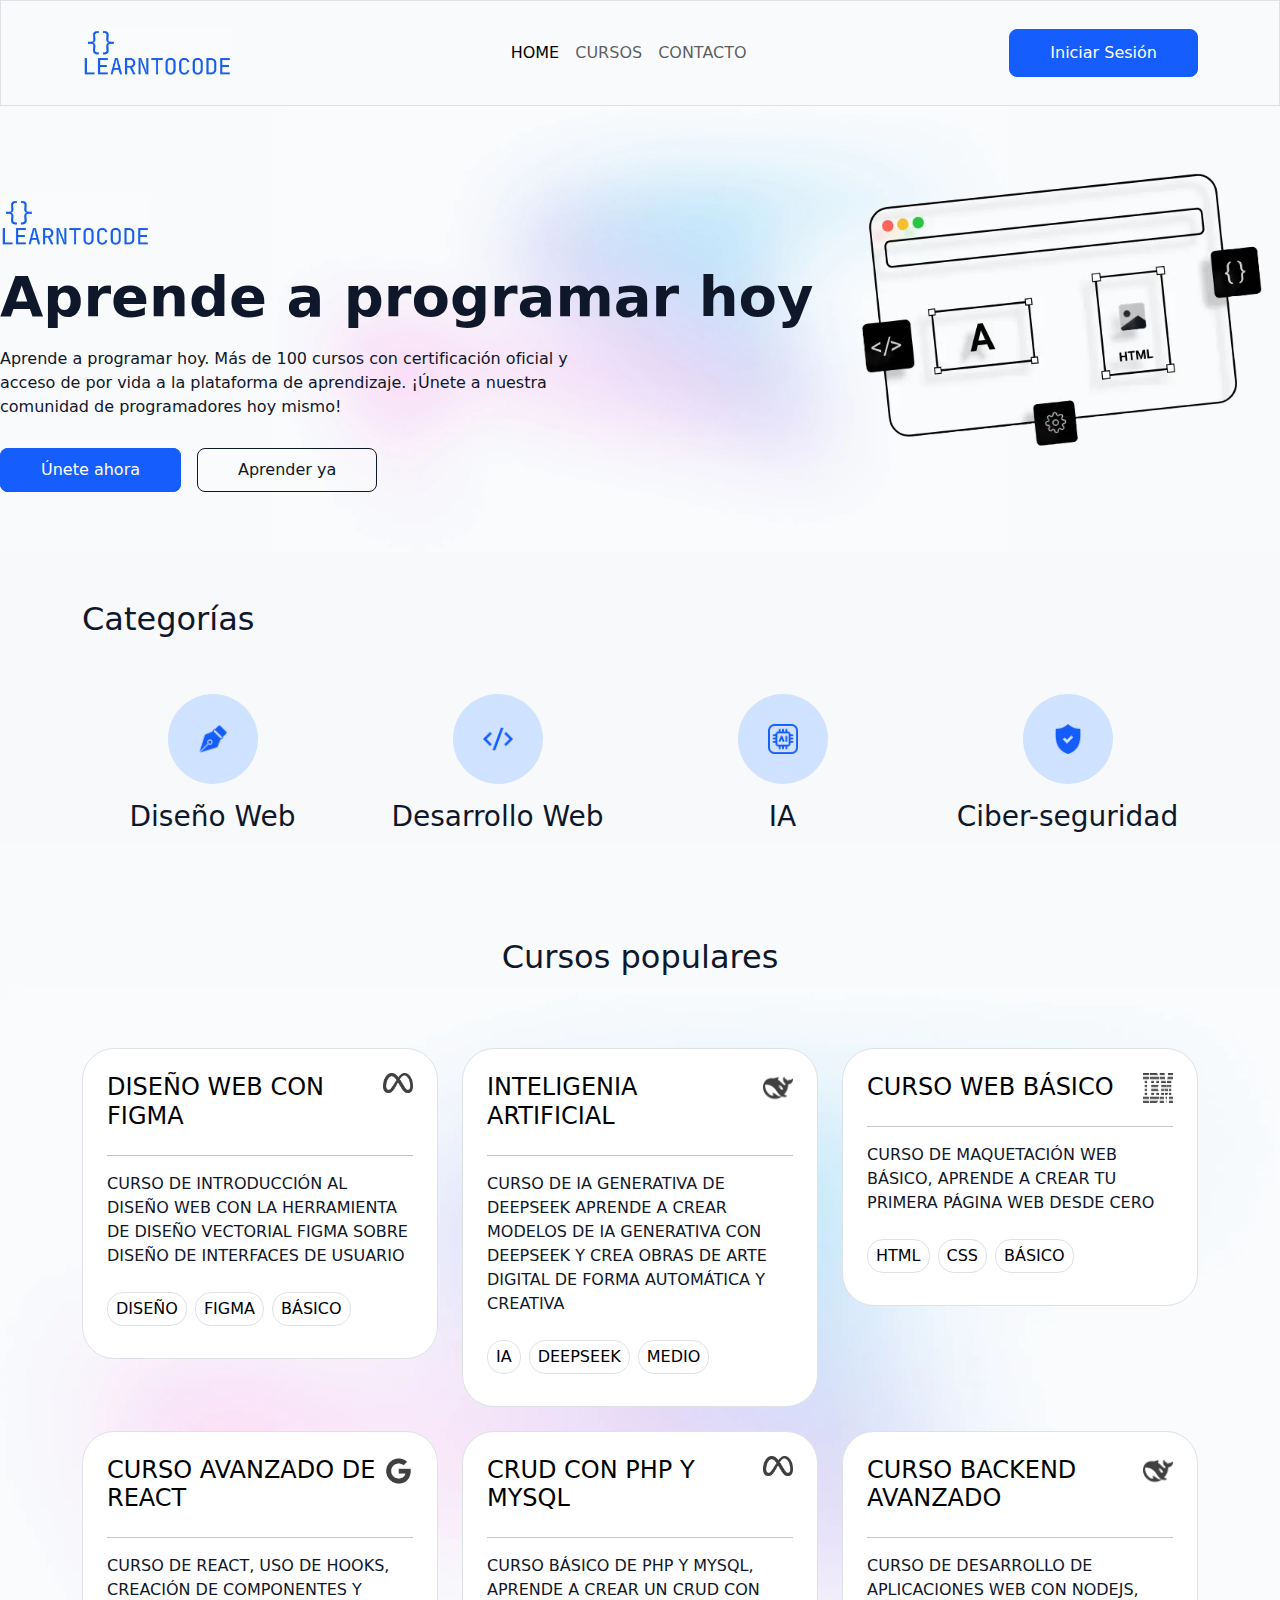
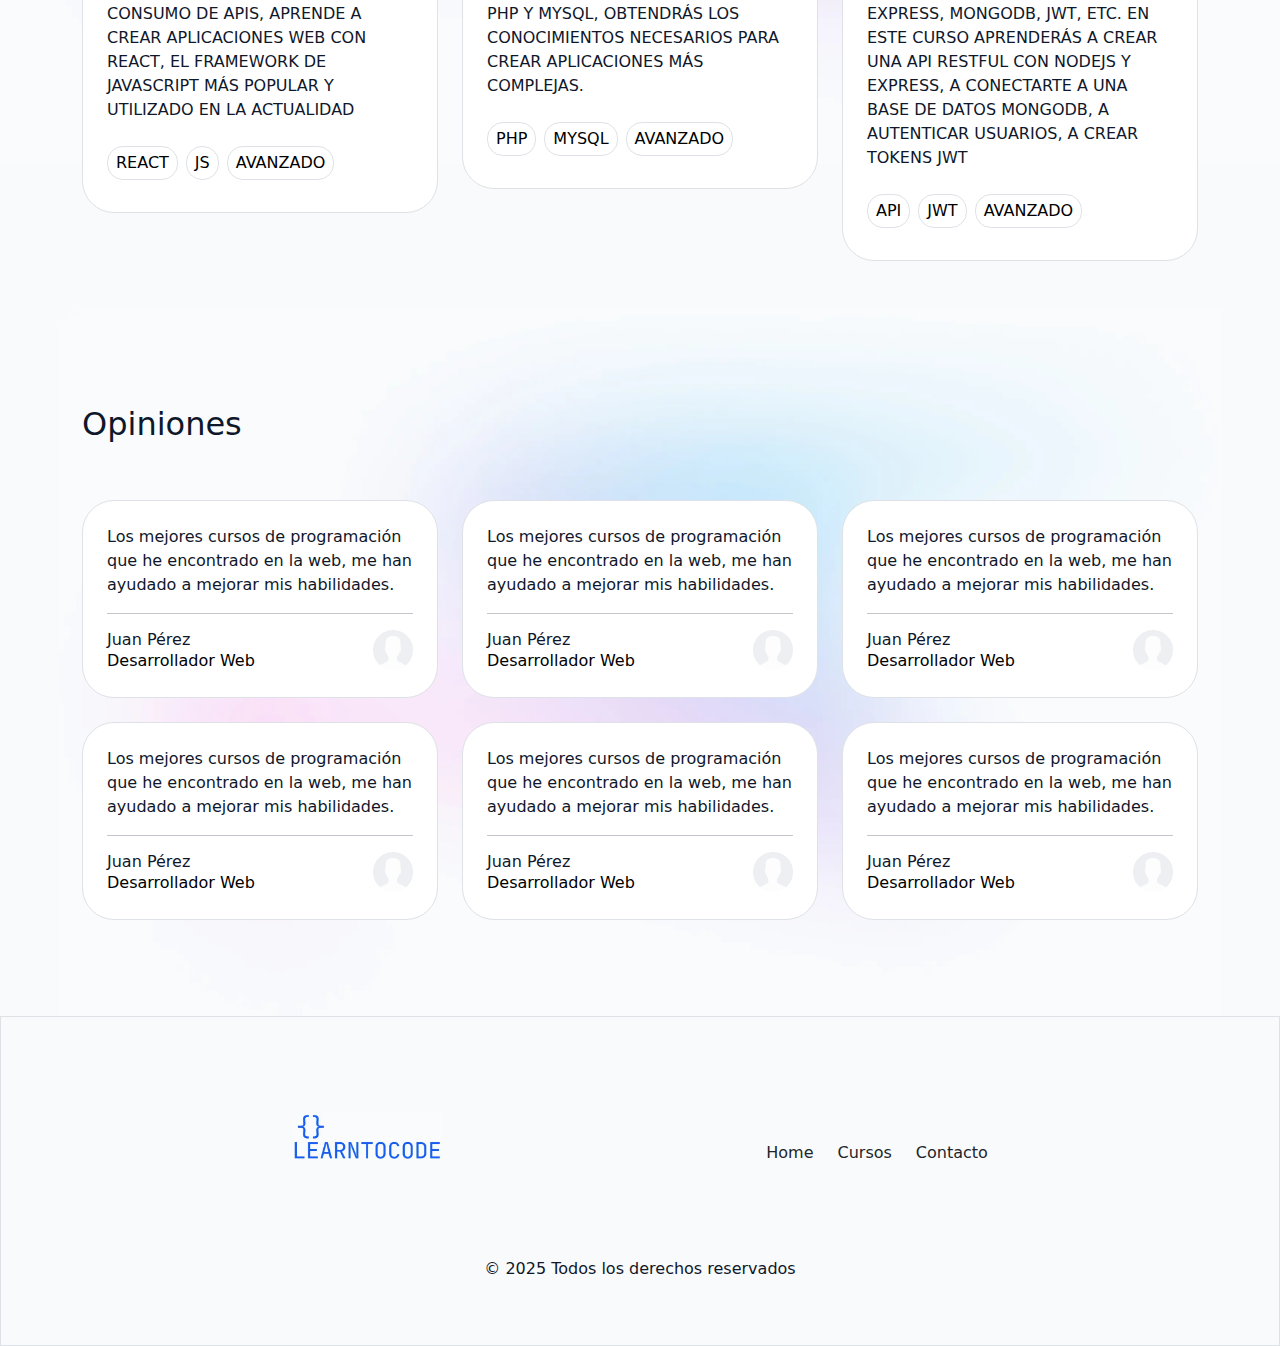
==== commit 657c701d: "update readme" ====
--- a/index.html
+++ b/index.html
@@ -13,24 +13,19 @@
 
 <body>
     <header class="main-header sticky-top border border-1 border-bottom">
-        <nav class="navbar navbar-expand-lg py-3">
+        <nav class="navbar navbar-expand-lg py-3" aria-label="Navegación principal">
             <div class="container">
                 <a class="navbar-brand" href="index.html">
                     <img src="./web/img/LEARNTOCODE-2.webp" alt="Learn to Code Logo" width="150" class="logo">
                 </a>
-                <button class="navbar-toggler" 
-                        type="button" 
-                        data-bs-toggle="collapse" 
-                        data-bs-target="#navbarNav"
-                        aria-controls="navbarNav" 
-                        aria-expanded="false" 
-                        aria-label="Menú de navegación">
+                <button class="navbar-toggler" type="button" data-bs-toggle="collapse" data-bs-target="#navbarNav"
+                    aria-controls="navbarNav" aria-expanded="false" aria-label="Menú de navegación">
                     <span class="navbar-toggler-icon"></span>
                 </button>
                 <div class="collapse navbar-collapse justify-content-between " id="navbarNav">
                     <ul class="navbar-nav mx-auto  py-3">
                         <li class="nav-item">
-                            <a class="nav-link active fw-light" href="#">HOME</a>
+                            <a class="nav-link active fw-light" href="#" aria-current="page">HOME</a>
                         </li>
                         <li class="nav-item">
                             <a class="nav-link fw-light" href="./web/html/course_list.html">CURSOS</a>
@@ -41,7 +36,7 @@
                     </ul>
                     <button class="btn-primary fw-light text-white">
                         <a href="./web/html/login.html" class="text-white text-decoration-none">Iniciar Sesión</a>
-                        </button>
+                    </button>
                 </div>
             </div>
         </nav>
@@ -54,14 +49,16 @@
                 <h1 class="fw-bold display-4 m-0 p-0 text-center text-lg-start">
                     Aprende a programar hoy
                 </h1>
-                <p class="fw-light mb-4 text-center text-lg-start">Aprende a programar hoy. Más de 100 cursos con certificación
+                <p class="fw-light mb-4 text-center text-lg-start">Aprende a programar hoy. Más de 100 cursos con
+                    certificación
                     oficial
                     y acceso de por vida a la plataforma de aprendizaje. ¡Únete a nuestra comunidad de programadores
                     hoy mismo!
                 </p>
                 <div class="hero-buttons d-flex justify-content-center justify-content-lg-start gap-3">
                     <div class="col-auto">
-                        <a href="./web/html/login.html" class="text-decoration-none btn-primary fw-light">Únete ahora</a>
+                        <a href="./web/html/login.html" class="text-decoration-none btn-primary fw-light">Únete
+                            ahora</a>
                     </div>
                     <div class="col-auto">
                         <a href="#courses" class="text-decoration-none btn-secondary fw-light">Aprender ya</a>
@@ -69,38 +66,39 @@
                 </div>
             </div>
             <div class="col-12 col-lg-6 w-auto">
-                <img src="./web/img/imagen_hero.webp" alt="imagen hero aprende a programar hoy" width="500" class="img-fluid">
+                <img src="./web/img/imagen_hero.webp" alt="imagen hero aprende a programar hoy" width="500"
+                    class="img-fluid">
             </div>
         </section>
 
- <section class="categories  bg-light">
+        <section class="categories  bg-light" aria-labelledby="categories-heading">
             <div class="container">
-                <h2 class="py-5 fw-medium">Categorías</h2>
+                <h2 class="py-5 fw-medium" id="categories-heading">Categorías</h2>
                 <div class="categories-grid row g-4">
                     <div class="category-card col-md-3 text-center">
-                        <div class="category-icon bg-primary-subtle rounded-circle d-flex align-items-center justify-content-center mx-auto mb-3"
-                            style="width: 90px; height: 90px;">
+                        <div class="category-icon bg-primary-subtle rounded-circle d-flex align-items-center
+                            justify-content-center mx-auto mb-3" style="width: 90px; height: 90px;">
                             <img src="./web/img/diseño.webp" width="30" alt="Diseño Web">
                         </div>
                         <h3 class="fw-light">Diseño Web</h3>
                     </div>
                     <div class="category-card col-md-3 text-center">
-                        <div class="category-icon bg-primary-subtle rounded-circle d-flex align-items-center justify-content-center mx-auto mb-3"
-                            style="width: 90px; height: 90px;">
+                        <div class="category-icon bg-primary-subtle rounded-circle d-flex align-items-center
+                            justify-content-center mx-auto mb-3" style="width: 90px; height: 90px;">
                             <img src="./web/img/desarrollo.webp" width="30" alt="Desarrollo Web">
                         </div>
                         <h3 class="fw-light">Desarrollo Web</h3>
                     </div>
                     <div class="category-card col-md-3 text-center">
-                        <div class="category-icon bg-primary-subtle rounded-circle d-flex align-items-center justify-content-center mx-auto mb-3"
-                            style="width: 90px; height: 90px;">
+                        <div class="category-icon bg-primary-subtle rounded-circle d-flex align-items-center
+                            justify-content-center mx-auto mb-3" style="width: 90px; height: 90px;">
                             <img src="./web/img/ia.webp" width="30" alt="Inteligencia Artificial">
                         </div>
                         <h3 class="fw-light">IA</h3>
                     </div>
                     <div class="category-card col-md-3 text-center">
-                        <div class="category-icon bg-primary-subtle rounded-circle d-flex align-items-center justify-content-center mx-auto mb-3"
-                            style="width: 90px; height: 90px;">
+                        <div class="category-icon bg-primary-subtle rounded-circle d-flex align-items-center
+                            justify-content-center mx-auto mb-3" style="width: 90px; height: 90px;">
                             <img src="./web/img/seguridad.webp" width="30" alt="Ciber seguridad">
                         </div>
                         <h3 class="fw-light">Ciber-seguridad</h3>
@@ -109,16 +107,17 @@
             </div>
         </section>
 
-        <section class="courses py-5" id="courses">
+        <section class="courses py-5" id="courses" aria-labelledby="courses-heading">
             <div class="container d-flex flex-column gap-3">
-                <h2 class="py-5 fw-medium text-center">Cursos populares</h2>
+                <h2 class="py-5 fw-medium text-center" id="courses-heading">Cursos populares</h2>
                 <div class="row row-cols-1 row-cols-md-3 g-4">
                     <div class="col">
                         <article class="d-flex flex-column align-items-stretch gap-4">
                             <div class="review border border-1 border-black-50 bg-white rounded-5 p-4">
                                 <div class="d-flex flex-row justify-content-between">
                                     <h3 class="fw-medium h4">
-                                        <a href="./web/html/course.html" class="text-decoration-none text-black">DISEÑO WEB CON
+                                        <a href="./web/html/course.html" class="text-decoration-none text-black">DISEÑO WEB
+                                            CON
                                             FIGMA</a>
                                     </h3>
                                     <img src="./web/img/meta.webp" style="filter: invert(0.75);" width="30" height="20"
@@ -132,11 +131,14 @@
                                         </p>
                                         <div class="d-flex justify-content-start gap-2 my-2">
                                             <span
-                                                class="fw-lighter px-2 py-1 border border-1 border-black-50 rounded-4 bg-opacity-100 text-black">DISEÑO</span>
-                                            <span
-                                                class="fw-lighter px-2 py-1 border border-1 border-black-50 rounded-4 bg-opacity-100 text-black">FIGMA</span>
-                                            <span
-                                                class="fw-lighter px-2 py-1 border border-1 border-black-50 rounded-4 bg-opacity-100 text-black">BÁSICO</span>
+                                                class="fw-lighter px-2 py-1 border border-1 border-black-50 rounded-4
+                                                bg-opacity-100 text-black">DISEÑO</span>
+                                            <span
+                                                class="fw-lighter px-2 py-1 border border-1 border-black-50 rounded-4
+                                                bg-opacity-100 text-black">FIGMA</span>
+                                            <span
+                                                class="fw-lighter px-2 py-1 border border-1 border-black-50 rounded-4
+                                                bg-opacity-100 text-black">BÁSICO</span>
                                         </div>
                                     </div>
                                 </div>
@@ -150,8 +152,8 @@
                                     <h3 class="fw-medium h4">
                                         <a href="#" class="text-decoration-none text-black">INTELIGENIA ARTIFICIAL</a>
                                     </h3>
-                                    <img src="./web/img/deepseek.webp" style="filter: invert(0.75);" width="30" height="30"
-                                        alt="">
+                                    <img src="./web/img/deepseek.webp" style="filter: invert(0.75);" width="30"
+                                        height="30" alt="">
                                 </div>
                                 <hr>
                                 <div class="d-flex flex-row justify-content-between">
@@ -159,15 +161,18 @@
                                         <p>CURSO DE IA GENERATIVA DE DEEPSEEK
                                             APRENDE A CREAR MODELOS DE IA GENERATIVA CON DEEPSEEK
                                             Y CREA OBRAS DE ARTE DIGITAL DE FORMA AUTOMÁTICA Y CREATIVA
-        
-                                        </p>
-                                        <div class="d-flex justify-content-start gap-2 my-2">
-                                            <span
-                                                class="fw-lighter px-2 py-1 border border-1 border-black-50 rounded-4 bg-opacity-100 text-black">IA</span>
-                                            <span
-                                                class="fw-lighter px-2 py-1 border border-1 border-black-50 rounded-4 bg-opacity-100 text-black">DEEPSEEK</span>
-                                            <span
-                                                class="fw-lighter px-2 py-1 border border-1 border-black-50 rounded-4 bg-opacity-100 text-black">MEDIO</span>
+
+                                        </p>
+                                        <div class="d-flex justify-content-start gap-2 my-2">
+                                            <span
+                                                class="fw-lighter px-2 py-1 border border-1 border-black-50 rounded-4
+                                                bg-opacity-100 text-black">IA</span>
+                                            <span
+                                                class="fw-lighter px-2 py-1 border border-1 border-black-50 rounded-4
+                                                bg-opacity-100 text-black">DEEPSEEK</span>
+                                            <span
+                                                class="fw-lighter px-2 py-1 border border-1 border-black-50 rounded-4
+                                                bg-opacity-100 text-black">MEDIO</span>
                                         </div>
                                     </div>
                                 </div>
@@ -192,11 +197,14 @@
                                         </p>
                                         <div class="d-flex justify-content-start gap-2 my-2">
                                             <span
-                                                class="fw-lighter px-2 py-1 border border-1 border-black-50 rounded-4 bg-opacity-100 text-black">HTML</span>
-                                            <span
-                                                class="fw-lighter px-2 py-1 border border-1 border-black-50 rounded-4 bg-opacity-100 text-black">CSS</span>
-                                            <span
-                                                class="fw-lighter px-2 py-1 border border-1 border-black-50 rounded-4 bg-opacity-100 text-black">BÁSICO</span>
+                                                class="fw-lighter px-2 py-1 border border-1 border-black-50 rounded-4
+                                                bg-opacity-100 text-black">HTML</span>
+                                            <span
+                                                class="fw-lighter px-2 py-1 border border-1 border-black-50 rounded-4
+                                                bg-opacity-100 text-black">CSS</span>
+                                            <span
+                                                class="fw-lighter px-2 py-1 border border-1 border-black-50 rounded-4
+                                                bg-opacity-100 text-black">BÁSICO</span>
                                         </div>
                                     </div>
                                 </div>
@@ -210,8 +218,8 @@
                                     <h3 class="fw-medium h4">
                                         <a href="#" class="text-decoration-none text-black">CURSO AVANZADO DE REACT</a>
                                     </h3>
-                                    <img src="./web/img/google.webp" style="filter: invert(0.75);" width="30" height="30"
-                                        alt="">
+                                    <img src="./web/img/google.webp" style="filter: invert(0.75);" width="30"
+                                        height="30" alt="">
                                 </div>
                                 <hr>
                                 <div class="d-flex flex-row justify-content-between">
@@ -223,11 +231,14 @@
                                         </p>
                                         <div class="d-flex justify-content-start gap-2 my-2">
                                             <span
-                                                class="fw-lighter px-2 py-1 border border-1 border-black-50 rounded-4 bg-opacity-100 text-black">REACT</span>
-                                            <span
-                                                class="fw-lighter px-2 py-1 border border-1 border-black-50 rounded-4 bg-opacity-100 text-black">JS</span>
-                                            <span
-                                                class="fw-lighter px-2 py-1 border border-1 border-black-50 rounded-4 bg-opacity-100 text-black">AVANZADO</span>
+                                                class="fw-lighter px-2 py-1 border border-1 border-black-50 rounded-4
+                                                bg-opacity-100 text-black">REACT</span>
+                                            <span
+                                                class="fw-lighter px-2 py-1 border border-1 border-black-50 rounded-4
+                                                bg-opacity-100 text-black">JS</span>
+                                            <span
+                                                class="fw-lighter px-2 py-1 border border-1 border-black-50 rounded-4
+                                                bg-opacity-100 text-black">AVANZADO</span>
                                         </div>
                                     </div>
                                 </div>
@@ -252,11 +263,14 @@
                                         </p>
                                         <div class="d-flex justify-content-start gap-2 my-2">
                                             <span
-                                                class="fw-lighter px-2 py-1 border border-1 border-black-50 rounded-4 bg-opacity-100 text-black">PHP</span>
-                                            <span
-                                                class="fw-lighter px-2 py-1 border border-1 border-black-50 rounded-4 bg-opacity-100 text-black">MYSQL</span>
-                                            <span
-                                                class="fw-lighter px-2 py-1 border border-1 border-black-50 rounded-4 bg-opacity-100 text-black">AVANZADO</span>
+                                                class="fw-lighter px-2 py-1 border border-1 border-black-50 rounded-4
+                                                bg-opacity-100 text-black">PHP</span>
+                                            <span
+                                                class="fw-lighter px-2 py-1 border border-1 border-black-50 rounded-4
+                                                bg-opacity-100 text-black">MYSQL</span>
+                                            <span
+                                                class="fw-lighter px-2 py-1 border border-1 border-black-50 rounded-4
+                                                bg-opacity-100 text-black">AVANZADO</span>
                                         </div>
                                     </div>
                                 </div>
@@ -270,8 +284,8 @@
                                     <h3 class="fw-medium h4">
                                         <a href="#" class="text-decoration-none text-black">CURSO BACKEND AVANZADO</a>
                                     </h3>
-                                    <img src="./web/img/deepseek.webp" style="filter: invert(0.75);" width="30" height="30"
-                                        alt="">
+                                    <img src="./web/img/deepseek.webp" style="filter: invert(0.75);" width="30"
+                                        height="30" alt="">
                                 </div>
                                 <hr>
                                 <div class="d-flex flex-row justify-content-between">
@@ -283,11 +297,14 @@
                                         </p>
                                         <div class="d-flex justify-content-start gap-2 my-2">
                                             <span
-                                                class="fw-lighter px-2 py-1 border border-1 border-black-50 rounded-4 bg-opacity-100 text-black">API</span>
-                                            <span
-                                                class="fw-lighter px-2 py-1 border border-1 border-black-50 rounded-4 bg-opacity-100 text-black">JWT</span>
-                                            <span
-                                                class="fw-lighter px-2 py-1 border border-1 border-black-50 rounded-4 bg-opacity-100 text-black">AVANZADO</span>
+                                                class="fw-lighter px-2 py-1 border border-1 border-black-50 rounded-4
+                                                bg-opacity-100 text-black">API</span>
+                                            <span
+                                                class="fw-lighter px-2 py-1 border border-1 border-black-50 rounded-4
+                                                bg-opacity-100 text-black">JWT</span>
+                                            <span
+                                                class="fw-lighter px-2 py-1 border border-1 border-black-50 rounded-4
+                                                bg-opacity-100 text-black">AVANZADO</span>
                                         </div>
                                     </div>
                                 </div>
@@ -298,94 +315,100 @@
             </div>
         </section>
 
-        <section class="reviews w-100 py-5">
+        <section class="reviews w-100 py-5" aria-labelledby="opinions-title">
             <div class="container">
-                <h2 class="py-5 fw-medium">Opiniones</h2>
+                <h2 class="py-5 fw-medium" id="opinions-title">Opiniones</h2>
 
                 <div class="row d-flex justify-content-center h-auto mb-5">
 
-                    <div class="col-md-4 fw-light d-flex flex-column align-items-end gap-4 mt-5" style="margin-top: -20px;">
-                        <div class="review border border-1 border-black-50 bg-white rounded-5 p-4">
-                            <p>Los mejores cursos de programación que he encontrado en la web, me han ayudado a mejorar
-                                mis habilidades.</p>
-                            <hr>
-                            <div class="d-flex flex-row justify-content-between">
-                                <div class="d-flex flex-column">
-                                    <h3 class="h6 mb-0">Juan Pérez</h3>
-                                    <span class="text-black">Desarrollador Web</span>
-                                </div>
-                                <img src="./web/img/usuario.webp" alt="icono usuario" width="40" height="40" style="opacity: 0.1;">
-                            </div>
-                        </div>
-
-                        <div class="review border border-1 border-black-50 bg-white rounded-5 p-4" style="margin-right: -20p;">
-                            <p>Los mejores cursos de programación que he encontrado en la web, me han ayudado a mejorar
-                                mis habilidades.</p>
-                            <hr>
-                            <div class="d-flex flex-row justify-content-between">
-                                <div class="d-flex flex-column">
-                                    <h3 class="h6 mb-0">Juan Pérez</h3>
-                                    <span class="text-black">Desarrollador Web</span>
-                                </div>
-                                <img src="./web/img/usuario.webp" alt="icono usuario" width="40" height="40" style="opacity: 0.1;">
-                            </div>
-                        </div>
-                        
-                    </div>
-
-                    <div class="col-md-4 fw-light d-flex flex-column align-items-end gap-4" style="margin-top: 20px;">
-                        <div class="review border border-1 border-black-50 bg-white rounded-5 p-4">
-                            <p>Los mejores cursos de programación que he encontrado en la web, me han ayudado a mejorar
-                                mis habilidades.</p>
-                            <hr>
-                            <div class="d-flex flex-row justify-content-between">
-                                <div class="d-flex flex-column">
-                                    <h3 class="h6 mb-0">Juan Pérez</h3>
-                                    <span class="text-black">Desarrollador Web</span>
-                                </div>
-                                <img src="./web/img/usuario.webp" alt="icono usuario" width="40" height="40" style="opacity: 0.1;">
-                            </div>
-                        </div>
-
-                        <div class="review border border-1 border-black-50 bg-white rounded-5 p-4">
-                            <p>Los mejores cursos de programación que he encontrado en la web, me han ayudado a mejorar
-                                mis habilidades.</p>
-                            <hr>
-                            <div class="d-flex flex-row justify-content-between">
-                                <div class="d-flex flex-column">
-                                    <h3 class="h6 mb-0">Juan Pérez</h3>
-                                    <span class="text-black">Desarrollador Web</span>
-                                </div>
-                                <img src="./web/img/usuario.webp" alt="icono usuario" width="40" height="40" style="opacity: 0.1;">
-                            </div>
-                        </div>
-                        
-                    </div>
-
-                    <div class="col-md-4 fw-light d-flex flex-column align-items-end gap-4" style="margin-top: 30px;">
-                        <div class="review border border-1 border-black-50 bg-white rounded-5 p-4">
-                            <p>Los mejores cursos de programación que he encontrado en la web, me han ayudado a mejorar
-                                mis habilidades.</p>
-                            <hr>
-                            <div class="d-flex flex-row justify-content-between">
-                                <div class="d-flex flex-column">
-                                    <h3 class="h6 mb-0">Juan Pérez</h3>
-                                    <span class="text-black">Desarrollador Web</span>
-                                </div>
-                                <img src="./web/img/usuario.webp" alt="icono usuario" width="40" height="40" style="opacity: 0.1;">
-                            </div>
-                        </div>
-
-                        <div class="review border border-1 border-black-50 bg-white rounded-5 p-4">
-                            <p>Los mejores cursos de programación que he encontrado en la web, me han ayudado a mejorar
-                                mis habilidades.</p>
-                            <hr>
-                            <div class="d-flex flex-row justify-content-between">
-                                <div class="d-flex flex-column">
-                                    <h3 class="h6 mb-0">Juan Pérez</h3>
-                                    <span class="text-black">Desarrollador Web</span>
-                                </div>
-                                <img src="./web/img/usuario.webp" alt="icono usuario" width="40" height="40" style="opacity: 0.1;">
+                    <div class="col-md-4 fw-light d-flex flex-column align-items-stretch gap-4">
+                        <div class="review border border-1 border-black-50 bg-white rounded-5 p-4">
+                            <p>Los mejores cursos de programación que he encontrado en la web, me han ayudado a mejorar
+                                mis habilidades.</p>
+                            <hr>
+                            <div class="d-flex flex-row justify-content-between">
+                                <div class="d-flex flex-column">
+                                    <h3 class="h6 mb-0">Juan Pérez</h3>
+                                    <span class="text-black">Desarrollador Web</span>
+                                </div>
+                                <img src="./web/img/usuario.webp" alt="icono usuario" width="40" height="40"
+                                    style="opacity: 0.1;">
+                            </div>
+                        </div>
+
+                        <div class="review border border-1 border-black-50 bg-white rounded-5 p-4">
+                            <p>Los mejores cursos de programación que he encontrado en la web, me han ayudado a mejorar
+                                mis habilidades.</p>
+                            <hr>
+                            <div class="d-flex flex-row justify-content-between">
+                                <div class="d-flex flex-column">
+                                    <h3 class="h6 mb-0">Juan Pérez</h3>
+                                    <span class="text-black">Desarrollador Web</span>
+                                </div>
+                                <img src="./web/img/usuario.webp" alt="icono usuario" width="40" height="40"
+                                    style="opacity: 0.1;">
+                            </div>
+                        </div>
+
+                    </div>
+
+                    <div class="col-md-4 fw-light d-flex flex-column align-items-stretch gap-4">
+                        <div class="review border border-1 border-black-50 bg-white rounded-5 p-4">
+                            <p>Los mejores cursos de programación que he encontrado en la web, me han ayudado a mejorar
+                                mis habilidades.</p>
+                            <hr>
+                            <div class="d-flex flex-row justify-content-between">
+                                <div class="d-flex flex-column">
+                                    <h3 class="h6 mb-0">Juan Pérez</h3>
+                                    <span class="text-black">Desarrollador Web</span>
+                                </div>
+                                <img src="./web/img/usuario.webp" alt="icono usuario" width="40" height="40"
+                                    style="opacity: 0.1;">
+                            </div>
+                        </div>
+
+                        <div class="review border border-1 border-black-50 bg-white rounded-5 p-4">
+                            <p>Los mejores cursos de programación que he encontrado en la web, me han ayudado a mejorar
+                                mis habilidades.</p>
+                            <hr>
+                            <div class="d-flex flex-row justify-content-between">
+                                <div class="d-flex flex-column">
+                                    <h3 class="h6 mb-0">Juan Pérez</h3>
+                                    <span class="text-black">Desarrollador Web</span>
+                                </div>
+                                <img src="./web/img/usuario.webp" alt="icono usuario" width="40" height="40"
+                                    style="opacity: 0.1;">
+                            </div>
+                        </div>
+
+                    </div>
+
+                    <div class="col-md-4 fw-light d-flex flex-column align-items-stretch gap-4">
+                        <div class="review border border-1 border-black-50 bg-white rounded-5 p-4">
+                            <p>Los mejores cursos de programación que he encontrado en la web, me han ayudado a mejorar
+                                mis habilidades.</p>
+                            <hr>
+                            <div class="d-flex flex-row justify-content-between">
+                                <div class="d-flex flex-column">
+                                    <h3 class="h6 mb-0">Juan Pérez</h3>
+                                    <span class="text-black">Desarrollador Web</span>
+                                </div>
+                                <img src="./web/img/usuario.webp" alt="icono usuario" width="40" height="40"
+                                    style="opacity: 0.1;">
+                            </div>
+                        </div>
+
+                        <div class="review border border-1 border-black-50 bg-white rounded-5 p-4">
+                            <p>Los mejores cursos de programación que he encontrado en la web, me han ayudado a mejorar
+                                mis habilidades.</p>
+                            <hr>
+                            <div class="d-flex flex-row justify-content-between">
+                                <div class="d-flex flex-column">
+                                    <h3 class="h6 mb-0">Juan Pérez</h3>
+                                    <span class="text-black">Desarrollador Web</span>
+                                </div>
+                                <img src="./web/img/usuario.webp" alt="icono usuario" width="40" height="40"
+                                    style="opacity: 0.1;">
                             </div>
                         </div>
                     </div>
@@ -414,9 +437,9 @@
         </div>
     </footer>
 
-    <script src="https://cdn.jsdelivr.net/npm/bootstrap@5.3.3/dist/js/bootstrap.bundle.min.js" 
-    integrity="sha384-YvpcrYf0tY3lHB60NNkmXc5s9fDVZLESaAA55NDzOxhy9GkcIdslK1eN7N6jIeHz" 
-    crossorigin="anonymous"></script>
+    <script src="https://cdn.jsdelivr.net/npm/bootstrap@5.3.3/dist/js/bootstrap.bundle.min.js"
+        integrity="sha384-YvpcrYf0tY3lHB60NNkmXc5s9fDVZLESaAA55NDzOxhy9GkcIdslK1eN7N6jIeHz"
+        crossorigin="anonymous"></script>
     <script src="./web/scripts/app.js"></script>
 </body>
 </body>
--- a/web/styles/styles.css
+++ b/web/styles/styles.css
@@ -236,13 +236,13 @@
 }
 
 #registerForm, #loginForm {
-    animation: fadeIn 0.3s ease-in-out;
+    animation: fadeIn 0.5s ease-in-out;
 }
 
 @keyframes fadeIn {
     from {
         opacity: 0;
-        transform: translateY(-10px);
+        transform: translateY(-50px);
     }
     to {
         opacity: 1;
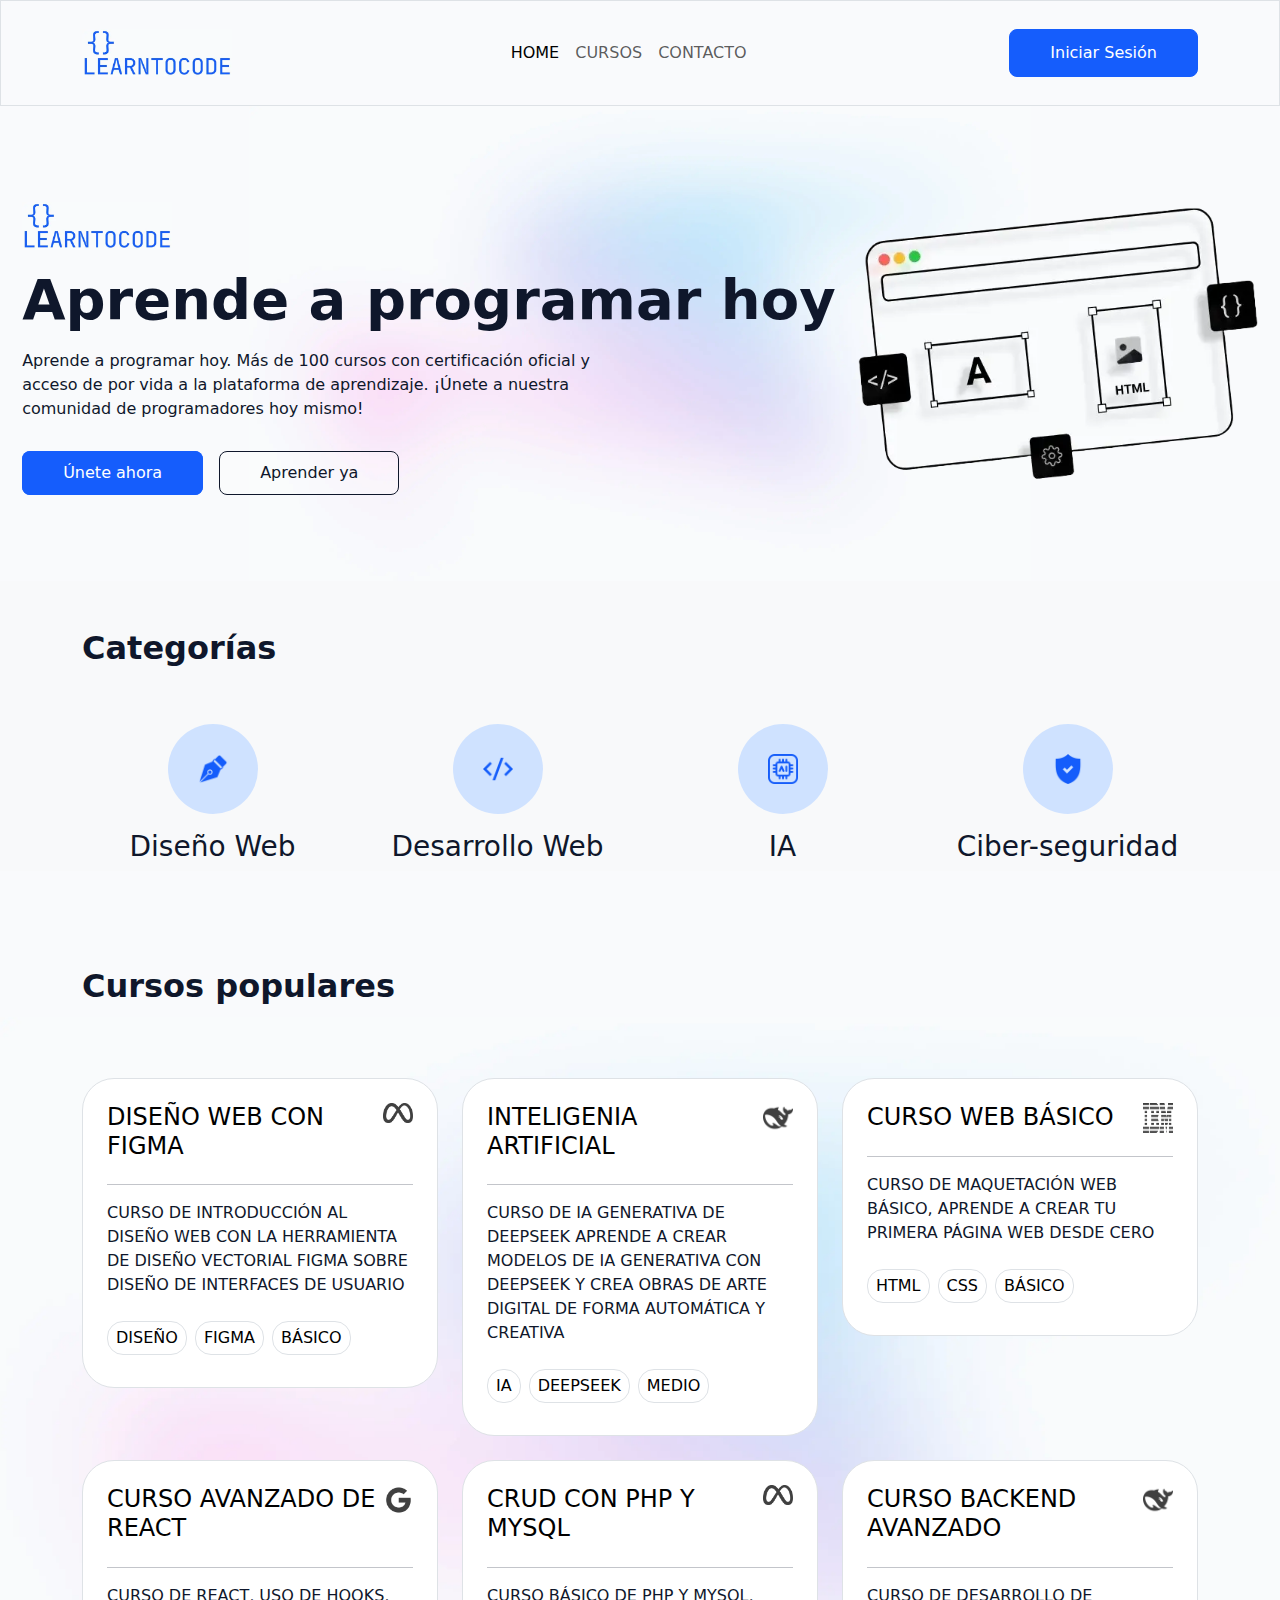
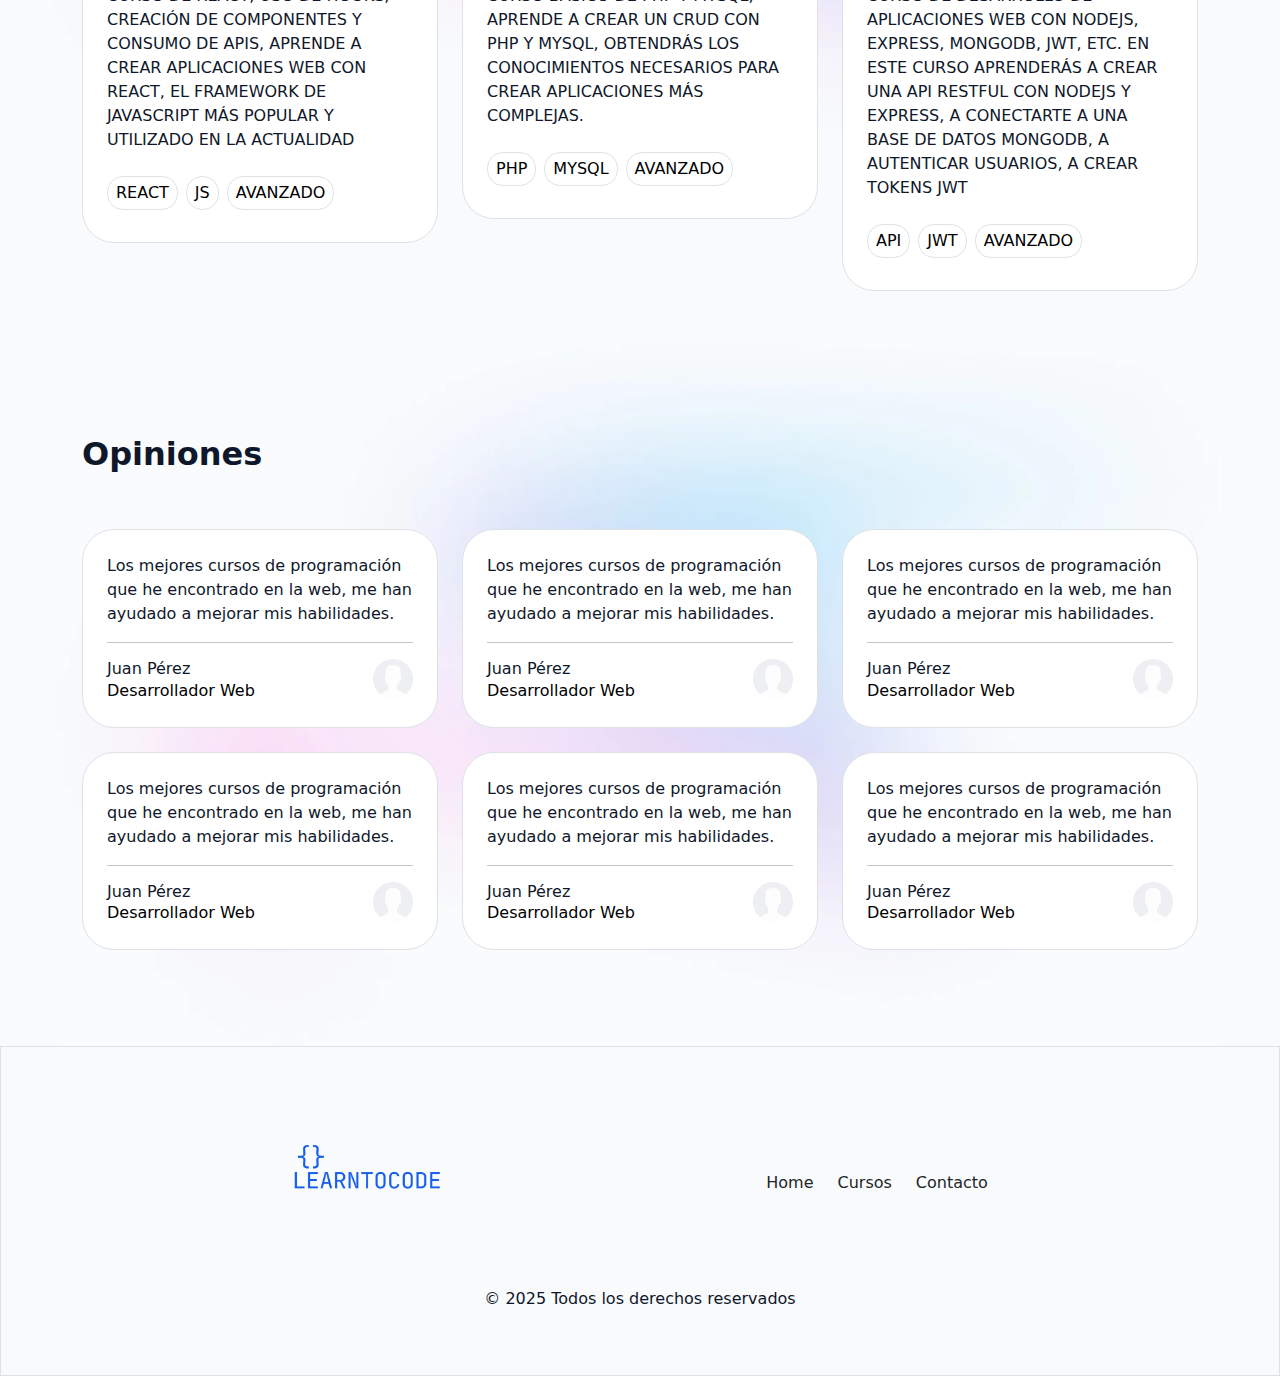
==== commit 2217d7be: "fix error in validation check" ====
--- a/index.html
+++ b/index.html
@@ -34,18 +34,16 @@
                             <a class="nav-link fw-light" href="./web/html/contact.html">CONTACTO</a>
                         </li>
                     </ul>
-                    <button class="btn-primary fw-light text-white">
-                        <a href="./web/html/login.html" class="text-white text-decoration-none">Iniciar Sesión</a>
-                    </button>
+                        <a href="./web/html/login.html" class=" btn-primary text-white text-decoration-none">Iniciar Sesión</a>
                 </div>
             </div>
         </nav>
     </header>
 
     <main>
-        <section class="hero d-flex flex-column flex-lg-row justify-content-evenly align-items-center pt-4" id="home">
-            <div class="col-12 col-lg-6 w-auto d-flex flex-column gap-3">
-                <img src="./web/img/LEARNTOCODE-2.webp" width="150" alt="" class="mx-auto mx-lg-0">
+        <section class="hero d-flex flex-column flex-lg-row justify-content-evenly align-items-center py-5" id="home">
+            <div class="col-12 col-lg-6 w-auto d-flex flex-column gap-3 py-5">
+                <img src="./web/img/LEARNTOCODE-2.webp" width="150" alt="logo learn to code" class="mx-auto mx-lg-0">
                 <h1 class="fw-bold display-4 m-0 p-0 text-center text-lg-start">
                     Aprende a programar hoy
                 </h1>
@@ -66,14 +64,14 @@
                 </div>
             </div>
             <div class="col-12 col-lg-6 w-auto">
-                <img src="./web/img/imagen_hero.webp" alt="imagen hero aprende a programar hoy" width="500"
+                <img src="./web/img/imagen_hero.webp" alt="imagen hero aprende a programar hoy" width="400"
                     class="img-fluid">
             </div>
         </section>
 
         <section class="categories  bg-light" aria-labelledby="categories-heading">
             <div class="container">
-                <h2 class="py-5 fw-medium" id="categories-heading">Categorías</h2>
+                <h2 class="py-5 fw-bold text-start" id="categories-heading">Categorías</h2>
                 <div class="categories-grid row g-4">
                     <div class="category-card col-md-3 text-center">
                         <div class="category-icon bg-primary-subtle rounded-circle d-flex align-items-center
@@ -109,7 +107,7 @@
 
         <section class="courses py-5" id="courses" aria-labelledby="courses-heading">
             <div class="container d-flex flex-column gap-3">
-                <h2 class="py-5 fw-medium text-center" id="courses-heading">Cursos populares</h2>
+                <h2 class="py-5 fw-bold text-start" id="courses-heading">Cursos populares</h2>
                 <div class="row row-cols-1 row-cols-md-3 g-4">
                     <div class="col">
                         <article class="d-flex flex-column align-items-stretch gap-4">
@@ -121,7 +119,7 @@
                                             FIGMA</a>
                                     </h3>
                                     <img src="./web/img/meta.webp" style="filter: invert(0.75);" width="30" height="20"
-                                        alt="">
+                                        alt="logo meta">
                                 </div>
                                 <hr>
                                 <div class="d-flex flex-row justify-content-between">
@@ -153,7 +151,7 @@
                                         <a href="#" class="text-decoration-none text-black">INTELIGENIA ARTIFICIAL</a>
                                     </h3>
                                     <img src="./web/img/deepseek.webp" style="filter: invert(0.75);" width="30"
-                                        height="30" alt="">
+                                        height="30" alt="logo deepseek">
                                 </div>
                                 <hr>
                                 <div class="d-flex flex-row justify-content-between">
@@ -187,7 +185,7 @@
                                         <a href="#" class="text-decoration-none text-black">CURSO WEB BÁSICO</a>
                                     </h3>
                                     <img src="./web/img/ibm.webp" style="filter: invert(0.75);" width="30" height="30"
-                                        alt="">
+                                        alt="logo ibm">
                                 </div>
                                 <hr>
                                 <div class="d-flex flex-row justify-content-between">
@@ -219,7 +217,7 @@
                                         <a href="#" class="text-decoration-none text-black">CURSO AVANZADO DE REACT</a>
                                     </h3>
                                     <img src="./web/img/google.webp" style="filter: invert(0.75);" width="30"
-                                        height="30" alt="">
+                                        height="30" alt="logo google">
                                 </div>
                                 <hr>
                                 <div class="d-flex flex-row justify-content-between">
@@ -253,7 +251,7 @@
                                         <a href="#" class="text-decoration-none text-black">CRUD CON PHP Y MYSQL</a>
                                     </h3>
                                     <img src="./web/img/meta.webp" style="filter: invert(0.75);" width="30" height="20"
-                                        alt="">
+                                        alt="logo meta">
                                 </div>
                                 <hr>
                                 <div class="d-flex flex-row justify-content-between">
@@ -285,7 +283,7 @@
                                         <a href="#" class="text-decoration-none text-black">CURSO BACKEND AVANZADO</a>
                                     </h3>
                                     <img src="./web/img/deepseek.webp" style="filter: invert(0.75);" width="30"
-                                        height="30" alt="">
+                                        height="30" alt="logo deepseek">
                                 </div>
                                 <hr>
                                 <div class="d-flex flex-row justify-content-between">
@@ -317,7 +315,7 @@
 
         <section class="reviews w-100 py-5" aria-labelledby="opinions-title">
             <div class="container">
-                <h2 class="py-5 fw-medium" id="opinions-title">Opiniones</h2>
+                <h2 class="py-5 fw-bold text-start" id="opinions-title">Opiniones</h2>
 
                 <div class="row d-flex justify-content-center h-auto mb-5">
 
@@ -442,6 +440,5 @@
         crossorigin="anonymous"></script>
     <script src="./web/scripts/app.js"></script>
 </body>
-</body>
 
 </html>--- a/web/styles/styles.css
+++ b/web/styles/styles.css
@@ -17,7 +17,7 @@
 }
 
 body {
-    background-color: var(--color-fondo);
+    background-color: #F9FAFC;
     font-family: "Montserrat", serif;    
     line-height: 1.5;
     width: 100%;
@@ -26,7 +26,6 @@
 
 header {
     background-color: var(--color-fondo);
-
 }
 
 .highlight {
@@ -63,10 +62,6 @@
     background: #F9FAFC;
 }
 
-.pago {
-    padding: 50px;
-}
-
 .bg-oscuro {
     background-color: var(--color-dark);
 }
@@ -80,8 +75,6 @@
     max-width: 60ch;
 }
 
- 
- 
 .hero-content,
 .courses,
 footer {
